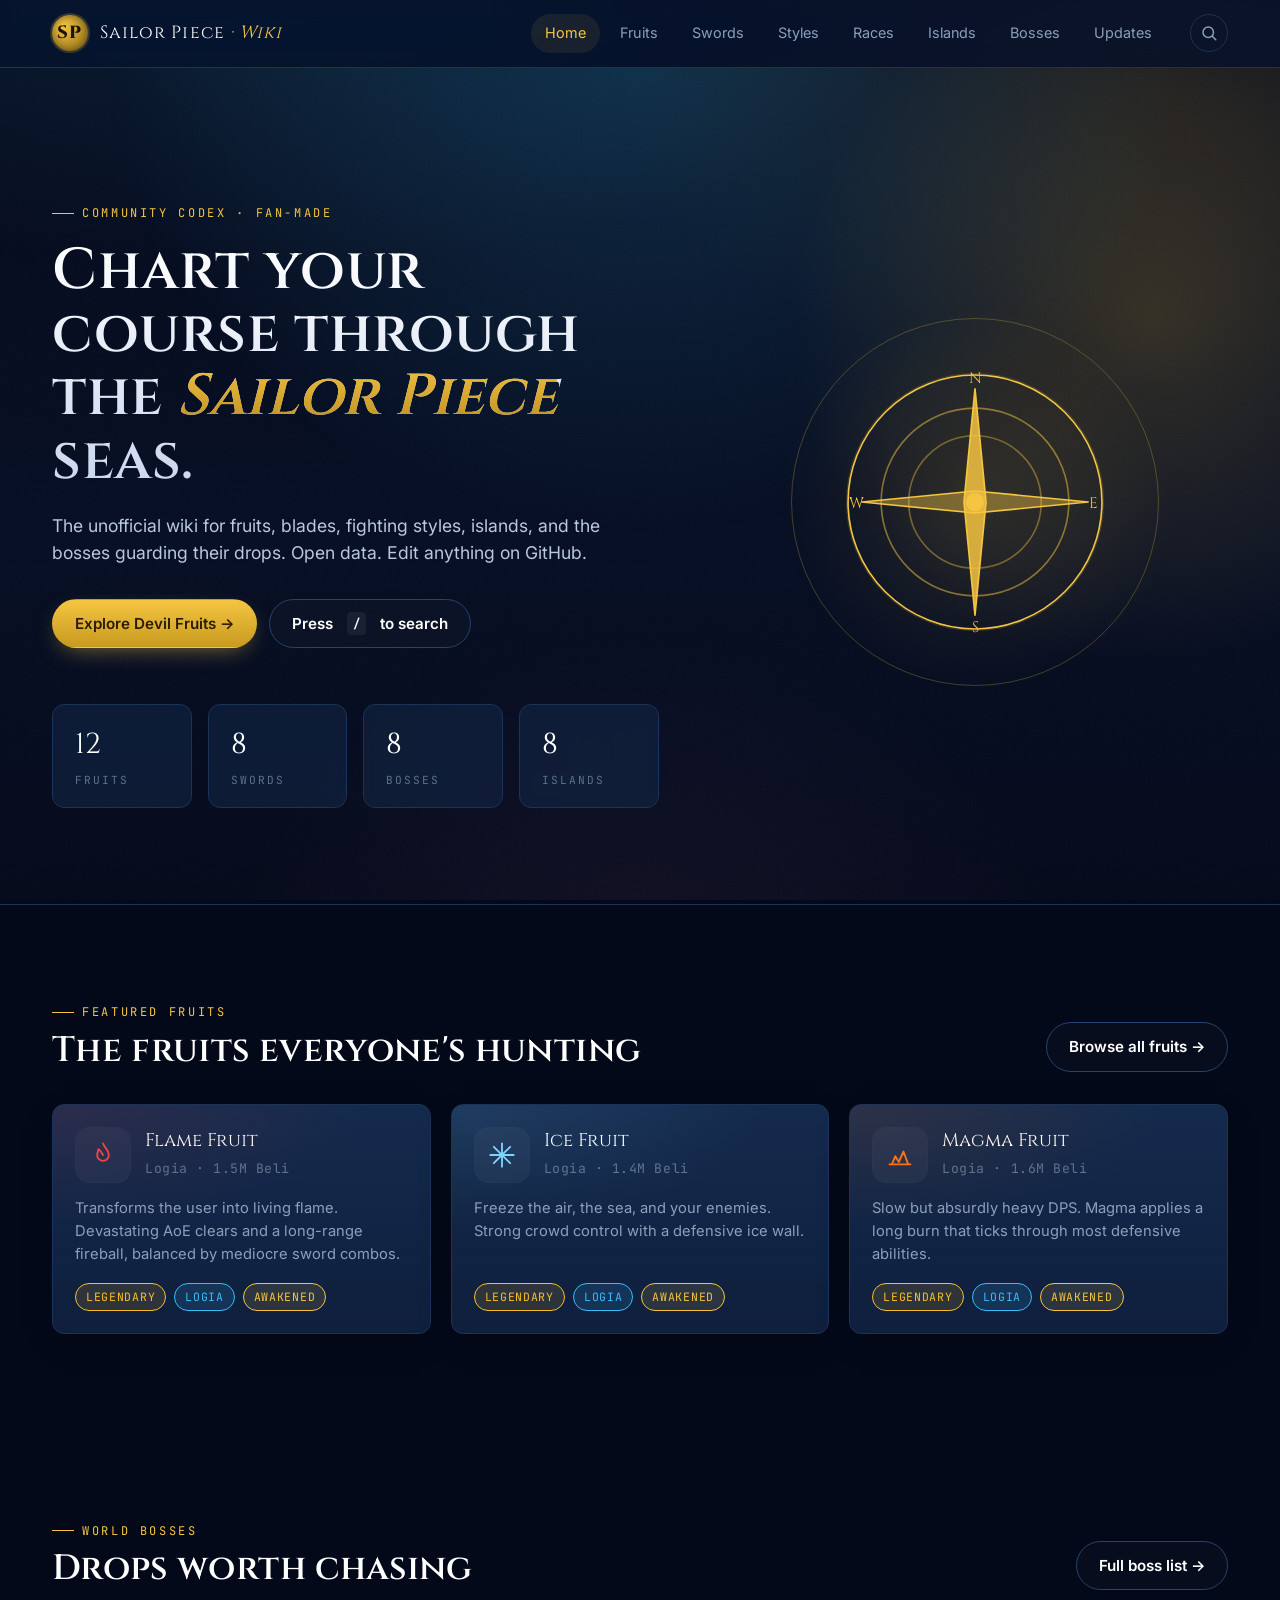
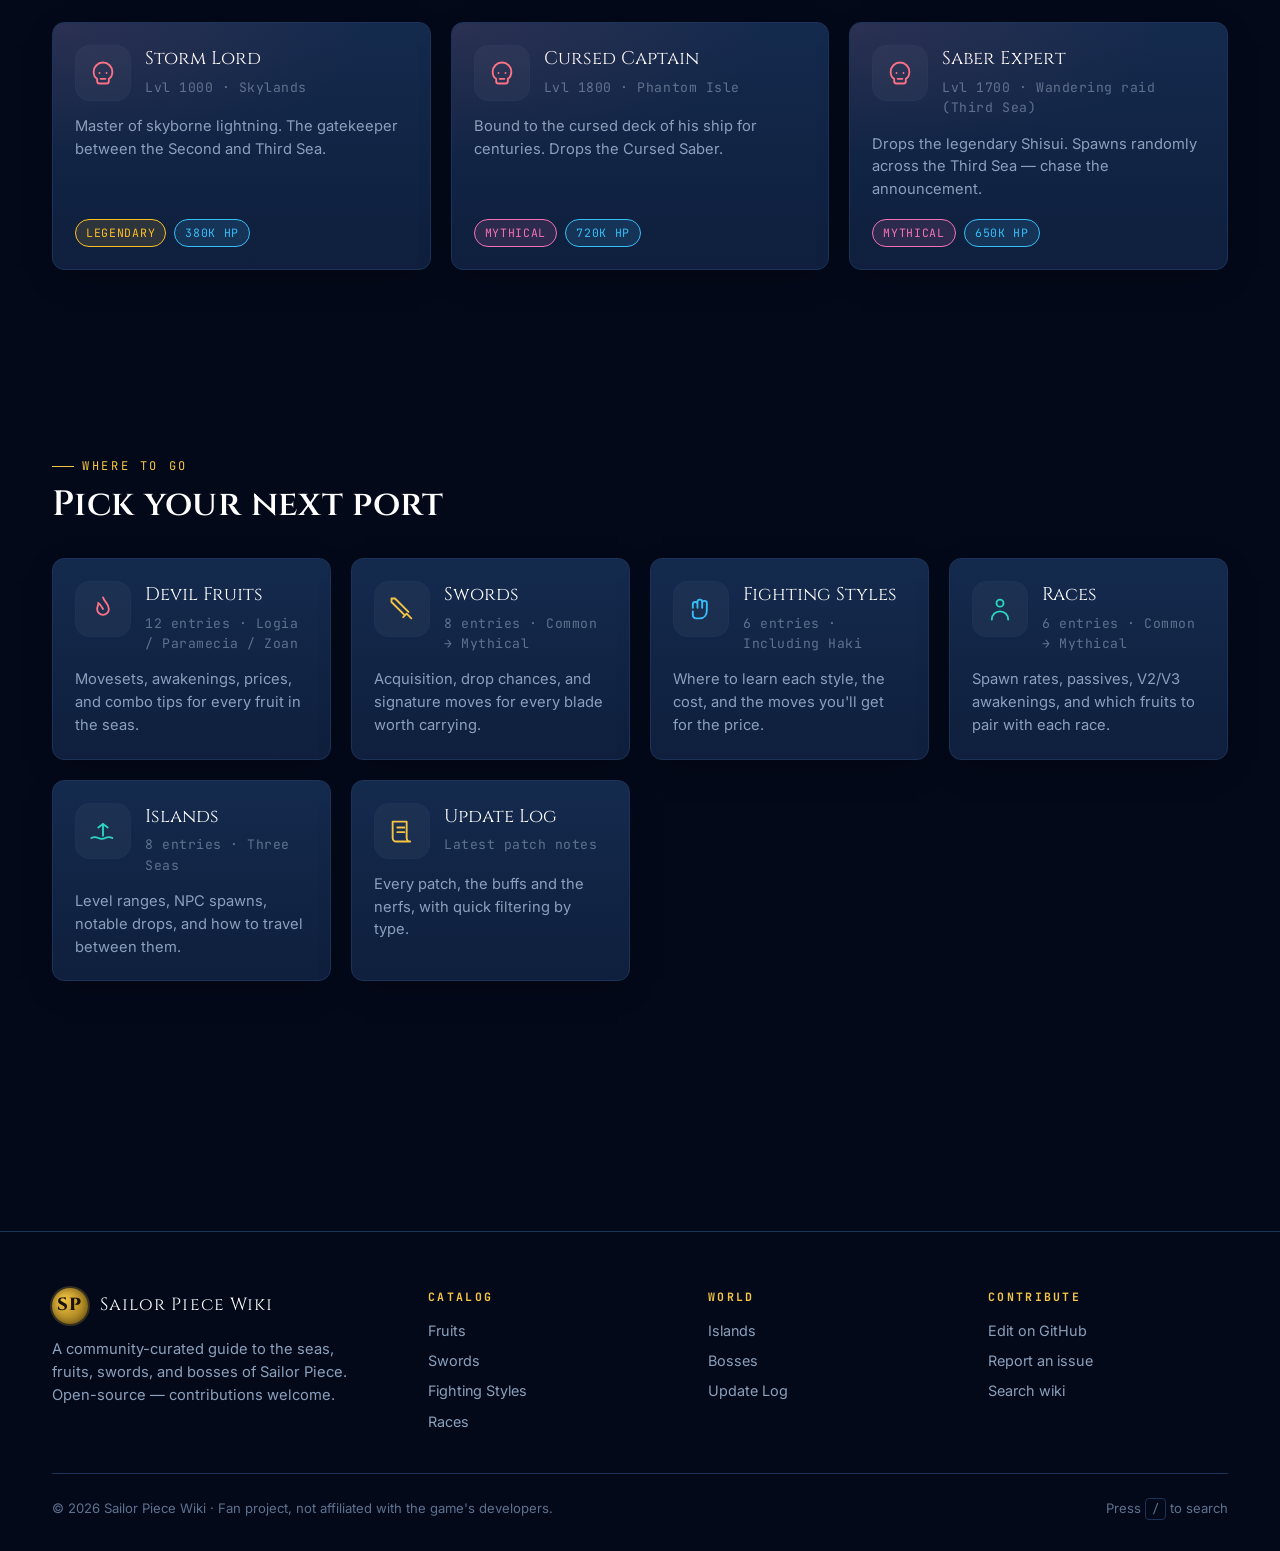
==== index.html @ ec1a1cfd "Build Sailor Piece fan wiki Static, JSON-driven fan wiki with: - Home page with hero, live stats, fe" ====
<!DOCTYPE html>
<html lang="en">
<head>
  <meta charset="UTF-8" />
  <meta name="viewport" content="width=device-width, initial-scale=1, viewport-fit=cover" />
  <title>Sailor Piece Wiki — The community guide to fruits, swords & seas</title>
  <meta name="description" content="The community-curated guide to Sailor Piece. Browse Devil Fruits, swords, fighting styles, races, islands, and bosses with interactive details and search." />
  <meta name="theme-color" content="#04091a" />
  <meta property="og:title" content="Sailor Piece Wiki" />
  <meta property="og:description" content="Community-curated guide to fruits, swords, islands and bosses of Sailor Piece." />
  <meta property="og:type" content="website" />
  <link rel="preconnect" href="https://fonts.googleapis.com" />
  <link rel="preconnect" href="https://fonts.gstatic.com" crossorigin />
  <link href="https://fonts.googleapis.com/css2?family=Cinzel:wght@500;600;700&family=Inter:wght@400;500;600;700&family=JetBrains+Mono:wght@400;600&display=swap" rel="stylesheet" />
  <link rel="stylesheet" href="assets/css/styles.css" />
  <link rel="icon" href="data:image/svg+xml;utf8,<svg xmlns='http://www.w3.org/2000/svg' viewBox='0 0 64 64'><circle cx='32' cy='32' r='28' fill='%23f5c542'/><text x='50%25' y='56%25' text-anchor='middle' font-family='Georgia' font-weight='700' font-size='28' fill='%231a1206'>SP</text></svg>" />
</head>
<body data-page="home">

  <main>
    <section class="hero">
      <div class="container hero-inner">
        <div>
          <span class="eyebrow">Community Codex · Fan-made</span>
          <h1>Chart your course through the <span class="accent">Sailor Piece</span> seas.</h1>
          <p class="lead">The unofficial wiki for fruits, blades, fighting styles, islands, and the bosses guarding their drops. Open data. Edit anything on GitHub.</p>
          <div class="hero-cta">
            <a href="fruits.html" class="btn btn-primary">Explore Devil Fruits →</a>
            <button class="btn btn-ghost" id="hero-search">Press <kbd style="font-family:var(--font-mono);padding:2px 6px;border-radius:4px;background:rgba(255,255,255,0.06);font-size:0.78rem;margin:0 4px">/</kbd> to search</button>
          </div>
          <div class="stats">
            <div class="stat"><div class="num" id="stat-fruits">—</div><div class="label">Fruits</div></div>
            <div class="stat"><div class="num" id="stat-swords">—</div><div class="label">Swords</div></div>
            <div class="stat"><div class="num" id="stat-bosses">—</div><div class="label">Bosses</div></div>
            <div class="stat"><div class="num" id="stat-islands">—</div><div class="label">Islands</div></div>
          </div>
        </div>
        <div class="hero-art">
          <div class="compass">
            <svg viewBox="0 0 200 200" fill="none" stroke="currentColor" stroke-width="1.2" stroke-linecap="round" stroke-linejoin="round">
              <circle cx="100" cy="100" r="92"/>
              <circle cx="100" cy="100" r="68" stroke-opacity="0.5"/>
              <circle cx="100" cy="100" r="48" stroke-opacity="0.4"/>
              <circle cx="100" cy="100" r="6" fill="currentColor"/>
              <path d="M100 18 L108 100 L100 182 L92 100 Z" fill="currentColor" fill-opacity="0.85"/>
              <path d="M18 100 L100 108 L182 100 L100 92 Z" fill="currentColor" fill-opacity="0.4"/>
              <text x="100" y="14" text-anchor="middle" font-family="Cinzel" font-size="11" fill="currentColor" stroke="none">N</text>
              <text x="100" y="194" text-anchor="middle" font-family="Cinzel" font-size="11" fill="currentColor" stroke="none">S</text>
              <text x="14" y="104" text-anchor="middle" font-family="Cinzel" font-size="11" fill="currentColor" stroke="none">W</text>
              <text x="186" y="104" text-anchor="middle" font-family="Cinzel" font-size="11" fill="currentColor" stroke="none">E</text>
            </svg>
          </div>
        </div>
      </div>
    </section>

    <section class="section">
      <div class="container">
        <div class="section-head">
          <div>
            <span class="eyebrow">Featured Fruits</span>
            <h2>The fruits everyone's hunting</h2>
          </div>
          <a href="fruits.html" class="btn btn-ghost">Browse all fruits →</a>
        </div>
        <div class="grid grid-3" id="home-fruits"></div>
      </div>
    </section>

    <section class="section">
      <div class="container">
        <div class="section-head">
          <div>
            <span class="eyebrow">World Bosses</span>
            <h2>Drops worth chasing</h2>
          </div>
          <a href="bosses.html" class="btn btn-ghost">Full boss list →</a>
        </div>
        <div class="grid grid-3" id="home-bosses"></div>
      </div>
    </section>

    <section class="section">
      <div class="container">
        <div class="section-head">
          <div>
            <span class="eyebrow">Where to go</span>
            <h2>Pick your next port</h2>
          </div>
        </div>
        <div class="grid">
          <a class="card" href="fruits.html"><div class="card-head"><div class="card-icon" style="color:var(--coral)"><svg viewBox="0 0 24 24" fill="none" stroke="currentColor" stroke-width="1.6" stroke-linecap="round"><path d="M12 2c1 4 5 5 5 10a5 5 0 0 1-10 0c0-2 1-3 1-5 0 0 2 1 4 5"/></svg></div><div class="card-head-text"><div class="card-title">Devil Fruits</div><div class="card-sub">12 entries · Logia / Paramecia / Zoan</div></div></div><p class="card-desc">Movesets, awakenings, prices, and combo tips for every fruit in the seas.</p></a>
          <a class="card" href="swords.html"><div class="card-head"><div class="card-icon"><svg viewBox="0 0 24 24" fill="none" stroke="currentColor" stroke-width="1.6" stroke-linecap="round" stroke-linejoin="round"><path d="M14.5 17.5 3 6V3h3l11.5 11.5M13 19l3-3M16 16l4 4"/></svg></div><div class="card-head-text"><div class="card-title">Swords</div><div class="card-sub">8 entries · Common → Mythical</div></div></div><p class="card-desc">Acquisition, drop chances, and signature moves for every blade worth carrying.</p></a>
          <a class="card" href="styles.html"><div class="card-head"><div class="card-icon" style="color:var(--cyan)"><svg viewBox="0 0 24 24" fill="none" stroke="currentColor" stroke-width="1.6" stroke-linecap="round" stroke-linejoin="round"><path d="M5 11V8a2 2 0 0 1 4 0v3M9 11V6a2 2 0 0 1 4 0v5M13 11V7a2 2 0 0 1 4 0v6c0 4-2 7-6 7H8c-2 0-3-1-3-3v-3"/></svg></div><div class="card-head-text"><div class="card-title">Fighting Styles</div><div class="card-sub">6 entries · Including Haki</div></div></div><p class="card-desc">Where to learn each style, the cost, and the moves you'll get for the price.</p></a>
          <a class="card" href="races.html"><div class="card-head"><div class="card-icon" style="color:var(--teal)"><svg viewBox="0 0 24 24" fill="none" stroke="currentColor" stroke-width="1.6" stroke-linecap="round"><circle cx="12" cy="7" r="3"/><path d="M5 21c0-4 3-7 7-7s7 3 7 7"/></svg></div><div class="card-head-text"><div class="card-title">Races</div><div class="card-sub">6 entries · Common → Mythical</div></div></div><p class="card-desc">Spawn rates, passives, V2/V3 awakenings, and which fruits to pair with each race.</p></a>
          <a class="card" href="locations.html"><div class="card-head"><div class="card-icon" style="color:var(--teal)"><svg viewBox="0 0 24 24" fill="none" stroke="currentColor" stroke-width="1.6" stroke-linecap="round" stroke-linejoin="round"><path d="M2 18c2-1 4-1 6 0s4 1 6 0 4-1 6 0M12 16V6M12 6l4 3M12 6l-4 3"/></svg></div><div class="card-head-text"><div class="card-title">Islands</div><div class="card-sub">8 entries · Three Seas</div></div></div><p class="card-desc">Level ranges, NPC spawns, notable drops, and how to travel between them.</p></a>
          <a class="card" href="updates.html"><div class="card-head"><div class="card-icon"><svg viewBox="0 0 24 24" fill="none" stroke="currentColor" stroke-width="1.6" stroke-linecap="round" stroke-linejoin="round"><path d="M4 4h12v14a3 3 0 0 0 3 3H7a3 3 0 0 1-3-3V4z"/><path d="M8 9h6M8 13h6"/></svg></div><div class="card-head-text"><div class="card-title">Update Log</div><div class="card-sub">Latest patch notes</div></div></div><p class="card-desc">Every patch, the buffs and the nerfs, with quick filtering by type.</p></a>
        </div>
      </div>
    </section>
  </main>

  <script type="module">
    import { renderHomeFeatured } from './assets/js/data.js';
    document.addEventListener('DOMContentLoaded', () => {
      renderHomeFeatured();
      document.getElementById('hero-search')?.addEventListener('click', () => {
        document.getElementById('search-btn')?.click();
      });
    });
  </script>
</body>
</html>
---- assets/css/styles.css ----
/* =========================================================
   Sailor Piece Wiki — Design System
   ========================================================= */

:root {
  /* Colors */
  --bg-deep: #04091a;
  --bg-base: #08132a;
  --bg-elevated: #0f1f3d;
  --bg-card: #142a4d;
  --bg-card-hover: #1b3760;
  --border: #25446e;
  --border-soft: #1b3358;

  --text: #e7eef7;
  --text-muted: #8aa0bb;
  --text-dim: #5d728e;

  --gold: #f5c542;
  --gold-soft: #d4af37;
  --gold-deep: #8a6a14;
  --cyan: #38bdf8;
  --coral: #fb7185;
  --teal: #2dd4bf;

  /* Rarity */
  --r-common: #9ca3af;
  --r-uncommon: #34d399;
  --r-rare: #60a5fa;
  --r-legendary: #fbbf24;
  --r-mythical: #f472b6;
  --r-event: #c084fc;

  /* Spacing */
  --radius: 12px;
  --radius-sm: 8px;
  --radius-lg: 20px;
  --shadow-card: 0 10px 30px -12px rgba(0, 0, 0, 0.55);
  --shadow-glow: 0 0 0 1px rgba(245, 197, 66, 0.15), 0 18px 40px -16px rgba(245, 197, 66, 0.25);

  --max-w: 1240px;
  --header-h: 68px;

  --font-display: 'Cinzel', 'Times New Roman', serif;
  --font-body: 'Inter', system-ui, -apple-system, Segoe UI, Roboto, sans-serif;
  --font-mono: 'JetBrains Mono', ui-monospace, SFMono-Regular, Menlo, monospace;
}

/* Reset */
*,
*::before,
*::after { box-sizing: border-box; }
* { margin: 0; padding: 0; }
html, body { height: 100%; }
body {
  font-family: var(--font-body);
  color: var(--text);
  background: var(--bg-deep);
  line-height: 1.55;
  -webkit-font-smoothing: antialiased;
  text-rendering: optimizeLegibility;
  overflow-x: hidden;
}
img, svg { display: block; max-width: 100%; }
button { font: inherit; color: inherit; background: none; border: 0; cursor: pointer; }
a { color: inherit; text-decoration: none; }
input, select, textarea { font: inherit; color: inherit; }

/* Background atmosphere */
body::before {
  content: "";
  position: fixed;
  inset: 0;
  z-index: -2;
  background:
    radial-gradient(1200px 600px at 20% -10%, rgba(56, 189, 248, 0.12), transparent 60%),
    radial-gradient(900px 500px at 90% 10%, rgba(245, 197, 66, 0.08), transparent 60%),
    radial-gradient(700px 600px at 50% 110%, rgba(244, 114, 182, 0.06), transparent 60%),
    linear-gradient(180deg, #04091a 0%, #050d22 60%, #04091a 100%);
}
body::after {
  content: "";
  position: fixed;
  inset: 0;
  z-index: -1;
  pointer-events: none;
  background-image: url("data:image/svg+xml;utf8,<svg xmlns='http://www.w3.org/2000/svg' width='200' height='200'><filter id='n'><feTurbulence type='fractalNoise' baseFrequency='0.9' numOctaves='2' stitchTiles='stitch'/><feColorMatrix values='0 0 0 0 1  0 0 0 0 1  0 0 0 0 1  0 0 0 0.05 0'/></filter><rect width='100%' height='100%' filter='url(%23n)'/></svg>");
  opacity: 0.6;
}

/* Typography */
h1, h2, h3, h4 {
  font-family: var(--font-display);
  font-weight: 600;
  letter-spacing: 0.01em;
  color: #fff;
}
h1 { font-size: clamp(2.2rem, 5vw, 3.6rem); line-height: 1.1; }
h2 { font-size: clamp(1.6rem, 3vw, 2.2rem); line-height: 1.2; }
h3 { font-size: 1.25rem; line-height: 1.3; }
p { color: var(--text-muted); }

.eyebrow {
  font-family: var(--font-mono);
  font-size: 0.75rem;
  letter-spacing: 0.22em;
  text-transform: uppercase;
  color: var(--gold);
  display: inline-flex;
  align-items: center;
  gap: 8px;
}
.eyebrow::before {
  content: "";
  width: 22px;
  height: 1px;
  background: var(--gold);
}

/* Layout */
.container {
  max-width: var(--max-w);
  margin: 0 auto;
  padding: 0 clamp(16px, 4vw, 32px);
}
main { min-height: calc(100vh - var(--header-h) - 220px); padding-bottom: 96px; }
.section { padding: clamp(48px, 7vw, 96px) 0; }

/* Header */
.site-header {
  position: sticky;
  top: 0;
  z-index: 50;
  height: var(--header-h);
  display: flex;
  align-items: center;
  background: rgba(8, 19, 42, 0.72);
  backdrop-filter: saturate(160%) blur(12px);
  -webkit-backdrop-filter: saturate(160%) blur(12px);
  border-bottom: 1px solid var(--border-soft);
}
.site-header .container {
  display: flex;
  align-items: center;
  gap: 24px;
  width: 100%;
}
.brand {
  display: flex;
  align-items: center;
  gap: 12px;
  font-family: var(--font-display);
  font-size: 1.1rem;
  letter-spacing: 0.06em;
  color: #fff;
  white-space: nowrap;
}
.brand-mark {
  width: 36px;
  height: 36px;
  display: grid;
  place-items: center;
  border-radius: 50%;
  background: radial-gradient(circle at 30% 30%, var(--gold) 0%, var(--gold-deep) 100%);
  box-shadow: 0 0 0 2px rgba(245, 197, 66, 0.2), inset 0 0 8px rgba(0,0,0,0.4);
  color: #1a1206;
  font-weight: 800;
}
.nav {
  display: flex;
  align-items: center;
  gap: 6px;
  margin-left: auto;
}
.nav a {
  padding: 8px 14px;
  border-radius: 999px;
  font-size: 0.9rem;
  color: var(--text-muted);
  transition: color 0.15s, background 0.15s;
}
.nav a:hover { color: #fff; background: rgba(255,255,255,0.04); }
.nav a.active {
  color: var(--gold);
  background: rgba(245, 197, 66, 0.08);
}
.header-actions { display: flex; align-items: center; gap: 8px; }
.icon-btn {
  width: 38px; height: 38px;
  display: grid; place-items: center;
  border-radius: 999px;
  color: var(--text-muted);
  border: 1px solid var(--border-soft);
  transition: color 0.15s, border-color 0.15s, background 0.15s;
}
.icon-btn:hover { color: var(--gold); border-color: var(--border); background: rgba(255,255,255,0.03); }
.icon-btn svg { width: 18px; height: 18px; }
.menu-btn { display: none; }

/* Hero */
.hero {
  position: relative;
  padding: clamp(64px, 10vw, 140px) 0 clamp(48px, 8vw, 96px);
  overflow: hidden;
  border-bottom: 1px solid var(--border-soft);
}
.hero::before {
  content: "";
  position: absolute;
  inset: -1px 0 0 0;
  background:
    radial-gradient(60% 80% at 50% 0%, rgba(56, 189, 248, 0.18), transparent 70%),
    radial-gradient(40% 60% at 90% 30%, rgba(245, 197, 66, 0.18), transparent 70%);
  pointer-events: none;
}
.hero-inner {
  display: grid;
  grid-template-columns: 1.2fr 1fr;
  gap: 64px;
  align-items: center;
  position: relative;
}
.hero h1 {
  margin-top: 16px;
  background: linear-gradient(180deg, #ffffff 0%, #c8d6ee 100%);
  -webkit-background-clip: text;
  background-clip: text;
  -webkit-text-fill-color: transparent;
}
.hero h1 .accent {
  background: linear-gradient(180deg, var(--gold) 0%, #b8881e 100%);
  -webkit-background-clip: text;
  background-clip: text;
  -webkit-text-fill-color: transparent;
  font-style: italic;
}
.hero p.lead {
  margin-top: 20px;
  font-size: 1.1rem;
  max-width: 56ch;
  color: #b8c8df;
}
.hero-cta { margin-top: 32px; display: flex; gap: 12px; flex-wrap: wrap; }
.btn {
  display: inline-flex;
  align-items: center;
  gap: 10px;
  padding: 12px 22px;
  border-radius: 999px;
  font-weight: 600;
  font-size: 0.95rem;
  border: 1px solid transparent;
  transition: transform 0.12s, background 0.15s, border-color 0.15s, color 0.15s;
  white-space: nowrap;
}
.btn:hover { transform: translateY(-1px); }
.btn-primary {
  background: linear-gradient(180deg, var(--gold) 0%, #c89a1e 100%);
  color: #2a1d05;
  box-shadow: 0 8px 24px -10px rgba(245, 197, 66, 0.6);
}
.btn-primary:hover { background: linear-gradient(180deg, #ffd75a 0%, var(--gold) 100%); }
.btn-ghost { color: #fff; border-color: var(--border); background: rgba(255,255,255,0.02); }
.btn-ghost:hover { border-color: var(--gold); color: var(--gold); }

/* Hero compass art */
.hero-art {
  position: relative;
  aspect-ratio: 1 / 1;
  display: grid;
  place-items: center;
}
.compass {
  width: 100%;
  max-width: 460px;
  aspect-ratio: 1;
  border-radius: 50%;
  background: radial-gradient(circle at 50% 50%, rgba(245,197,66,0.12) 0%, transparent 60%);
  display: grid;
  place-items: center;
  position: relative;
  animation: float 8s ease-in-out infinite;
}
.compass::before, .compass::after {
  content: "";
  position: absolute;
  inset: 10%;
  border: 1px solid rgba(245,197,66,0.25);
  border-radius: 50%;
}
.compass::after { inset: 22%; border-color: rgba(245,197,66,0.18); }
.compass svg { width: 60%; height: 60%; color: var(--gold); animation: spin 60s linear infinite; }
@keyframes spin { to { transform: rotate(360deg); } }
@keyframes float { 0%,100% { transform: translateY(0); } 50% { transform: translateY(-10px); } }

/* Stats strip */
.stats {
  display: grid;
  grid-template-columns: repeat(4, 1fr);
  gap: 16px;
  margin-top: clamp(32px, 5vw, 56px);
}
.stat {
  padding: 18px 22px;
  background: rgba(20, 42, 77, 0.5);
  border: 1px solid var(--border-soft);
  border-radius: var(--radius);
  backdrop-filter: blur(6px);
}
.stat .num {
  font-family: var(--font-display);
  font-size: 1.8rem;
  color: #fff;
}
.stat .label {
  font-family: var(--font-mono);
  font-size: 0.7rem;
  letter-spacing: 0.18em;
  text-transform: uppercase;
  color: var(--text-dim);
  margin-top: 4px;
}

/* Section heads */
.section-head {
  display: flex;
  align-items: end;
  justify-content: space-between;
  gap: 24px;
  margin-bottom: 32px;
  flex-wrap: wrap;
}
.section-head h2 { margin-top: 8px; }
.section-head p { max-width: 60ch; }

/* Card grid */
.grid {
  display: grid;
  grid-template-columns: repeat(auto-fill, minmax(260px, 1fr));
  gap: 20px;
}
.grid-3 { grid-template-columns: repeat(auto-fill, minmax(320px, 1fr)); }

/* Card */
.card {
  position: relative;
  display: flex;
  flex-direction: column;
  gap: 14px;
  padding: 22px;
  background: linear-gradient(180deg, var(--bg-card) 0%, var(--bg-elevated) 100%);
  border: 1px solid var(--border-soft);
  border-radius: var(--radius);
  text-align: left;
  cursor: pointer;
  transition: transform 0.18s ease, border-color 0.18s, box-shadow 0.18s;
  box-shadow: var(--shadow-card);
  overflow: hidden;
  width: 100%;
}
.card::before {
  content: "";
  position: absolute;
  inset: 0;
  background: radial-gradient(140% 90% at 0% 0%, var(--card-glow, transparent), transparent 60%);
  opacity: 0.55;
  pointer-events: none;
}
.card:hover {
  transform: translateY(-3px);
  border-color: var(--border);
  box-shadow: 0 18px 40px -16px rgba(0,0,0,0.6), 0 0 0 1px rgba(245,197,66,0.18);
}
.card-icon {
  width: 56px;
  height: 56px;
  border-radius: 14px;
  display: grid;
  place-items: center;
  background: rgba(255,255,255,0.04);
  border: 1px solid var(--border-soft);
  color: var(--card-color, var(--gold));
  flex-shrink: 0;
}
.card-icon svg { width: 28px; height: 28px; }
.card-head { display: flex; gap: 14px; align-items: flex-start; }
.card-head-text { display: flex; flex-direction: column; gap: 4px; min-width: 0; }
.card-title { font-family: var(--font-display); font-size: 1.15rem; color: #fff; }
.card-sub { font-size: 0.82rem; color: var(--text-dim); font-family: var(--font-mono); letter-spacing: 0.04em; }
.card-desc { font-size: 0.92rem; color: var(--text-muted); display: -webkit-box; -webkit-line-clamp: 3; -webkit-box-orient: vertical; overflow: hidden; }
.card-foot { display: flex; gap: 8px; flex-wrap: wrap; margin-top: auto; padding-top: 4px; }

/* Badges */
.badge {
  display: inline-flex;
  align-items: center;
  gap: 6px;
  padding: 4px 10px;
  border-radius: 999px;
  font-size: 0.72rem;
  font-family: var(--font-mono);
  letter-spacing: 0.06em;
  text-transform: uppercase;
  border: 1px solid currentColor;
  background: color-mix(in srgb, currentColor 12%, transparent);
}
.badge-rarity[data-rarity="Common"]    { color: var(--r-common); }
.badge-rarity[data-rarity="Uncommon"]  { color: var(--r-uncommon); }
.badge-rarity[data-rarity="Rare"]      { color: var(--r-rare); }
.badge-rarity[data-rarity="Legendary"] { color: var(--r-legendary); }
.badge-rarity[data-rarity="Mythical"]  { color: var(--r-mythical); }
.badge-rarity[data-rarity="Event"]     { color: var(--r-event); }
.badge-type { color: var(--cyan); }
.badge-tier { color: var(--gold); }

/* Filters */
.filters {
  display: flex;
  gap: 12px;
  flex-wrap: wrap;
  align-items: center;
  margin-bottom: 24px;
}
.search-input {
  flex: 1;
  min-width: 220px;
  position: relative;
}
.search-input input {
  width: 100%;
  padding: 12px 16px 12px 42px;
  background: rgba(20, 42, 77, 0.5);
  border: 1px solid var(--border-soft);
  border-radius: 999px;
  color: var(--text);
  outline: none;
  transition: border-color 0.15s, background 0.15s;
}
.search-input input:focus { border-color: var(--gold); background: rgba(20, 42, 77, 0.8); }
.search-input svg { position: absolute; left: 16px; top: 50%; transform: translateY(-50%); width: 16px; height: 16px; color: var(--text-dim); }

.chips { display: flex; gap: 8px; flex-wrap: wrap; }
.chip {
  padding: 8px 14px;
  border-radius: 999px;
  font-size: 0.82rem;
  background: rgba(20, 42, 77, 0.5);
  border: 1px solid var(--border-soft);
  color: var(--text-muted);
  transition: all 0.15s;
}
.chip:hover { color: #fff; border-color: var(--border); }
.chip.active {
  background: rgba(245, 197, 66, 0.12);
  border-color: var(--gold);
  color: var(--gold);
}

/* Empty state */
.empty {
  text-align: center;
  padding: 64px 24px;
  color: var(--text-dim);
  border: 1px dashed var(--border-soft);
  border-radius: var(--radius);
}

/* Modal */
.modal-backdrop {
  position: fixed;
  inset: 0;
  background: rgba(2, 6, 18, 0.78);
  backdrop-filter: blur(10px);
  display: none;
  z-index: 100;
  padding: 24px;
  align-items: flex-start;
  justify-content: center;
  overflow-y: auto;
  animation: fadeIn 0.2s ease;
}
.modal-backdrop.open { display: flex; }
.modal {
  width: 100%;
  max-width: 720px;
  margin: 4vh 0;
  background: linear-gradient(180deg, var(--bg-elevated) 0%, var(--bg-base) 100%);
  border: 1px solid var(--border);
  border-radius: var(--radius-lg);
  box-shadow: 0 30px 80px -20px rgba(0,0,0,0.7);
  overflow: hidden;
  animation: pop 0.22s ease;
}
.modal-head {
  position: relative;
  padding: 32px;
  border-bottom: 1px solid var(--border-soft);
  background:
    radial-gradient(90% 100% at 0% 0%, var(--modal-glow, rgba(245,197,66,0.18)), transparent 60%);
}
.modal-close {
  position: absolute;
  top: 18px;
  right: 18px;
  width: 36px;
  height: 36px;
  border-radius: 50%;
  display: grid;
  place-items: center;
  color: var(--text-muted);
  background: rgba(0,0,0,0.3);
  transition: color 0.15s, background 0.15s;
}
.modal-close:hover { color: #fff; background: rgba(0,0,0,0.5); }
.modal-head .icon-lg {
  width: 64px; height: 64px;
  border-radius: 16px;
  display: grid;
  place-items: center;
  background: rgba(255,255,255,0.05);
  border: 1px solid var(--border);
  color: var(--card-color, var(--gold));
  margin-bottom: 16px;
}
.modal-head .icon-lg svg { width: 32px; height: 32px; }
.modal-head h2 { margin-bottom: 6px; }
.modal-meta { display: flex; gap: 8px; flex-wrap: wrap; margin-top: 12px; }
.modal-body { padding: 28px 32px 32px; display: flex; flex-direction: column; gap: 22px; }
.modal-section h4 {
  font-family: var(--font-mono);
  font-size: 0.72rem;
  letter-spacing: 0.18em;
  text-transform: uppercase;
  color: var(--gold);
  margin-bottom: 10px;
}
.kv { display: grid; grid-template-columns: 130px 1fr; gap: 10px 16px; }
.kv dt { color: var(--text-dim); font-size: 0.85rem; }
.kv dd { color: var(--text); font-size: 0.92rem; }

.move-list { display: flex; flex-direction: column; gap: 10px; }
.move {
  display: grid;
  grid-template-columns: 38px 1fr auto;
  gap: 12px;
  align-items: center;
  padding: 12px 14px;
  background: rgba(255,255,255,0.025);
  border: 1px solid var(--border-soft);
  border-radius: var(--radius-sm);
}
.move-key {
  width: 30px; height: 30px;
  display: grid; place-items: center;
  border-radius: 6px;
  background: rgba(245,197,66,0.12);
  color: var(--gold);
  font-family: var(--font-mono);
  font-weight: 700;
  font-size: 0.85rem;
  border: 1px solid rgba(245,197,66,0.3);
}
.move-info .name { color: #fff; font-weight: 600; font-size: 0.95rem; }
.move-info .desc { color: var(--text-muted); font-size: 0.85rem; margin-top: 2px; }
.move-cd { font-family: var(--font-mono); font-size: 0.75rem; color: var(--text-dim); white-space: nowrap; }

@keyframes fadeIn { from { opacity: 0; } to { opacity: 1; } }
@keyframes pop { from { transform: scale(0.96); opacity: 0; } to { transform: scale(1); opacity: 1; } }

/* Search overlay */
.search-overlay {
  position: fixed;
  inset: 0;
  display: none;
  z-index: 110;
  background: rgba(2, 6, 18, 0.85);
  backdrop-filter: blur(8px);
  padding: 12vh 24px 24px;
  justify-content: center;
  animation: fadeIn 0.15s ease;
}
.search-overlay.open { display: flex; }
.search-panel {
  width: 100%;
  max-width: 640px;
  background: var(--bg-elevated);
  border: 1px solid var(--border);
  border-radius: var(--radius-lg);
  overflow: hidden;
  height: fit-content;
  max-height: 70vh;
  display: flex;
  flex-direction: column;
  box-shadow: 0 30px 80px -20px rgba(0,0,0,0.7);
}
.search-panel-input {
  display: flex;
  align-items: center;
  gap: 12px;
  padding: 18px 22px;
  border-bottom: 1px solid var(--border-soft);
}
.search-panel-input svg { width: 20px; height: 20px; color: var(--gold); flex-shrink: 0; }
.search-panel-input input {
  flex: 1;
  border: 0;
  background: transparent;
  outline: none;
  font-size: 1rem;
}
.search-panel-input kbd {
  font-family: var(--font-mono);
  font-size: 0.7rem;
  padding: 3px 8px;
  border-radius: 6px;
  background: rgba(255,255,255,0.06);
  border: 1px solid var(--border-soft);
  color: var(--text-dim);
}
.search-results { overflow-y: auto; padding: 8px; }
.search-results .group { padding: 6px 12px; font-family: var(--font-mono); font-size: 0.7rem; letter-spacing: 0.16em; text-transform: uppercase; color: var(--text-dim); }
.search-result {
  display: flex;
  gap: 12px;
  align-items: center;
  width: 100%;
  padding: 10px 12px;
  border-radius: var(--radius-sm);
  text-align: left;
  transition: background 0.1s;
}
.search-result:hover, .search-result.focused { background: rgba(245,197,66,0.08); }
.search-result .ico { width: 34px; height: 34px; display: grid; place-items: center; border-radius: 8px; background: rgba(255,255,255,0.04); border: 1px solid var(--border-soft); color: var(--gold); flex-shrink: 0; }
.search-result .ico svg { width: 18px; height: 18px; }
.search-result .text { display: flex; flex-direction: column; min-width: 0; flex: 1; }
.search-result .text .t { color: #fff; font-size: 0.95rem; }
.search-result .text .s { color: var(--text-dim); font-size: 0.78rem; }

/* Footer */
.site-footer {
  border-top: 1px solid var(--border-soft);
  padding: 56px 0 32px;
  margin-top: 64px;
  color: var(--text-muted);
}
.footer-grid {
  display: grid;
  grid-template-columns: 1.4fr 1fr 1fr 1fr;
  gap: 40px;
  margin-bottom: 40px;
}
.footer-grid h5 {
  font-family: var(--font-mono);
  font-size: 0.72rem;
  letter-spacing: 0.2em;
  text-transform: uppercase;
  color: var(--gold);
  margin-bottom: 14px;
}
.footer-grid ul { list-style: none; display: flex; flex-direction: column; gap: 8px; font-size: 0.9rem; }
.footer-grid a:hover { color: var(--gold); }
.footer-bottom {
  padding-top: 24px;
  border-top: 1px solid var(--border-soft);
  display: flex;
  justify-content: space-between;
  flex-wrap: wrap;
  gap: 12px;
  font-size: 0.82rem;
  color: var(--text-dim);
}

/* Updates timeline */
.timeline { position: relative; padding-left: 28px; }
.timeline::before {
  content: "";
  position: absolute;
  left: 8px; top: 6px; bottom: 6px;
  width: 2px;
  background: linear-gradient(180deg, var(--gold) 0%, transparent 100%);
}
.timeline-item { position: relative; padding-bottom: 28px; }
.timeline-item::before {
  content: "";
  position: absolute;
  left: -27px; top: 8px;
  width: 14px; height: 14px;
  border-radius: 50%;
  background: var(--bg-base);
  border: 2px solid var(--gold);
  box-shadow: 0 0 0 4px rgba(245,197,66,0.1);
}
.timeline-date { font-family: var(--font-mono); font-size: 0.78rem; color: var(--gold); letter-spacing: 0.06em; }
.timeline-title { margin: 4px 0 8px; font-family: var(--font-display); color: #fff; font-size: 1.2rem; }
.timeline-tag {
  display: inline-block;
  font-family: var(--font-mono);
  font-size: 0.7rem;
  padding: 2px 8px;
  border-radius: 6px;
  background: rgba(56,189,248,0.1);
  color: var(--cyan);
  border: 1px solid rgba(56,189,248,0.25);
  margin-left: 8px;
}
.timeline-changes { margin-top: 10px; font-size: 0.92rem; }
.timeline-changes li { margin-left: 18px; margin-top: 4px; color: var(--text-muted); }

/* Responsive */
@media (max-width: 900px) {
  .hero-inner { grid-template-columns: 1fr; gap: 32px; }
  .hero-art { order: -1; max-width: 320px; margin: 0 auto; }
  .stats { grid-template-columns: repeat(2, 1fr); }
  .footer-grid { grid-template-columns: 1fr 1fr; }
  .nav { display: none; position: fixed; top: var(--header-h); left: 0; right: 0; flex-direction: column; align-items: stretch; padding: 16px; background: var(--bg-elevated); border-bottom: 1px solid var(--border-soft); gap: 4px; }
  .nav.open { display: flex; }
  .menu-btn { display: grid; }
  .kv { grid-template-columns: 1fr; gap: 4px; }
  .kv dt { color: var(--gold); font-family: var(--font-mono); font-size: 0.72rem; letter-spacing: 0.14em; text-transform: uppercase; }
}
@media (max-width: 540px) {
  .stats { grid-template-columns: 1fr 1fr; }
  .footer-grid { grid-template-columns: 1fr; gap: 28px; }
  .modal-head, .modal-body { padding: 24px; }
  .grid { grid-template-columns: 1fr; }
}

/* Reduced motion */
@media (prefers-reduced-motion: reduce) {
  *, *::before, *::after { animation: none !important; transition: none !important; }
}

/* Scrollbar */
::-webkit-scrollbar { width: 10px; height: 10px; }
::-webkit-scrollbar-track { background: var(--bg-deep); }
::-webkit-scrollbar-thumb { background: var(--border); border-radius: 999px; border: 2px solid var(--bg-deep); }
::-webkit-scrollbar-thumb:hover { background: var(--gold-deep); }

/* Selection */
::selection { background: rgba(245, 197, 66, 0.35); color: #fff; }
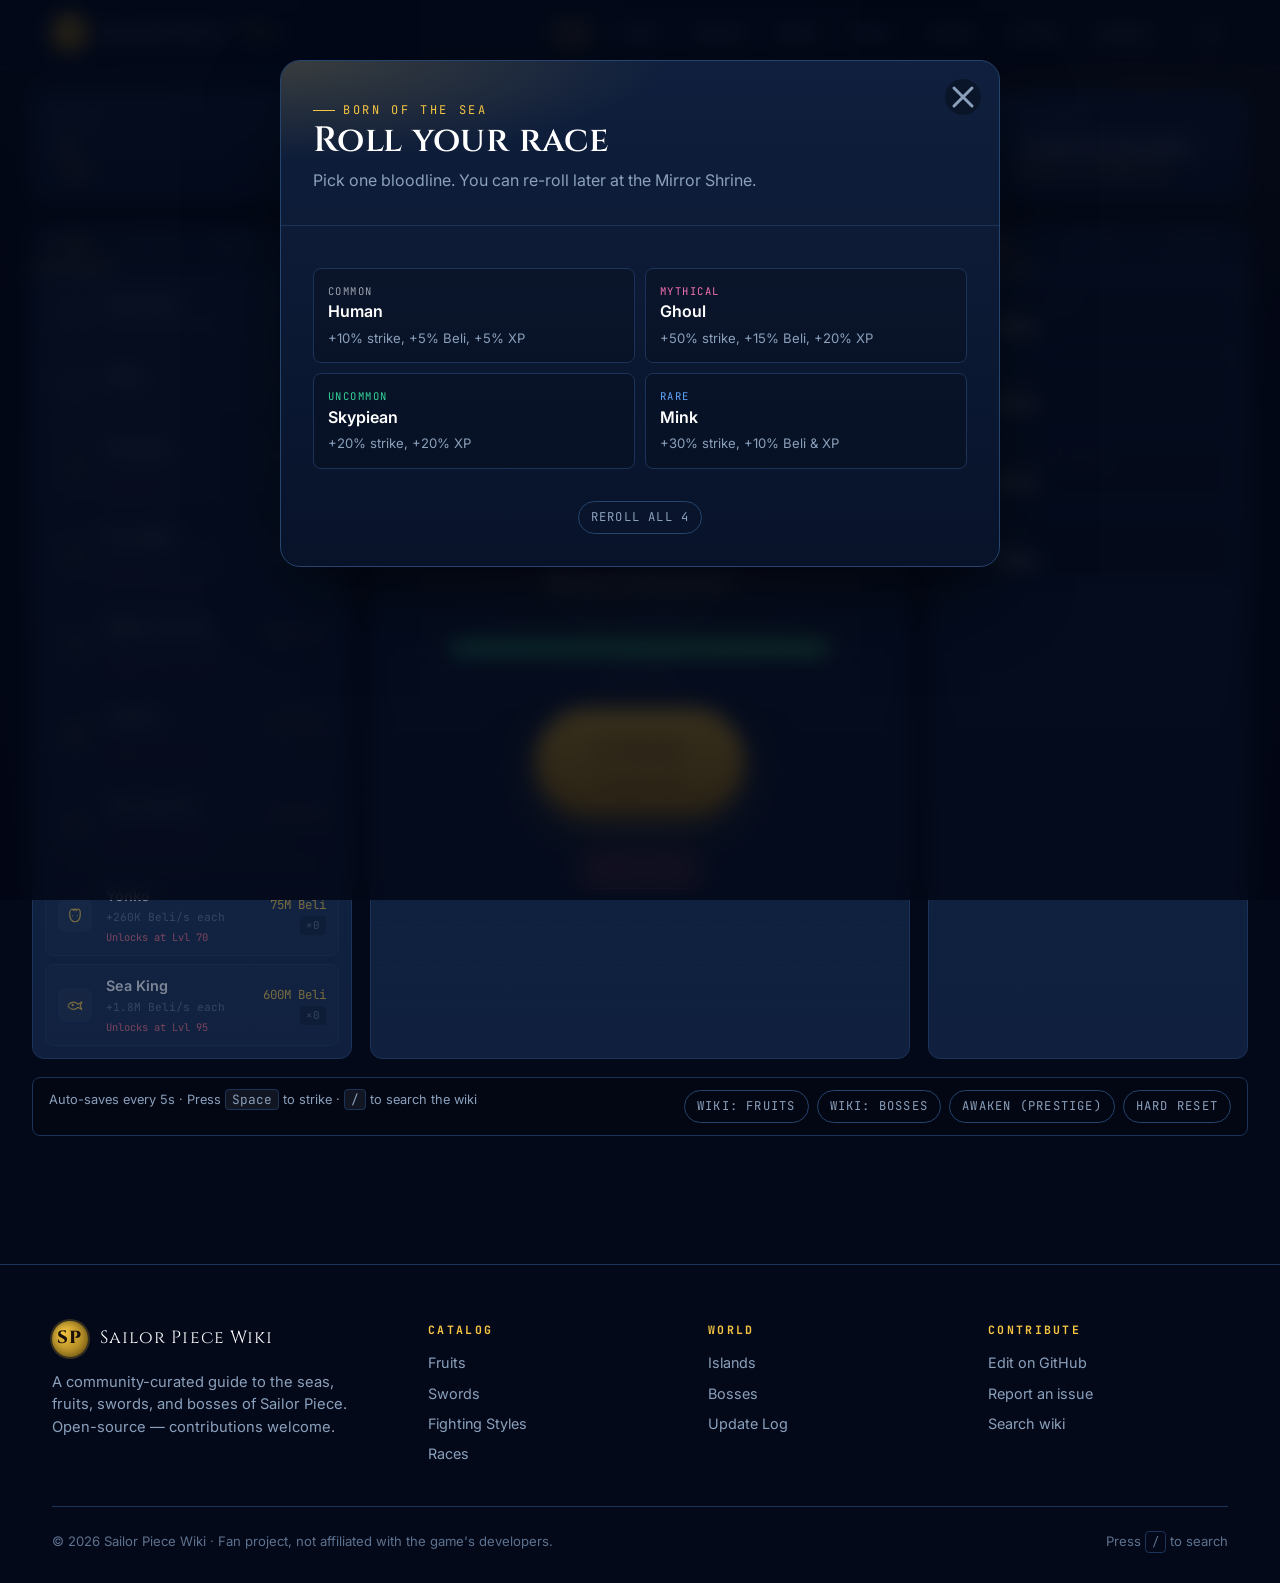
==== commit 981546ae: "Add Sailor Piece Idle game on the home page Turn index.html into a full incremental/idle game built " ====
--- a/index.html
+++ b/index.html
@@ -3,12 +3,11 @@
 <head>
   <meta charset="UTF-8" />
   <meta name="viewport" content="width=device-width, initial-scale=1, viewport-fit=cover" />
-  <title>Sailor Piece Wiki — The community guide to fruits, swords & seas</title>
-  <meta name="description" content="The community-curated guide to Sailor Piece. Browse Devil Fruits, swords, fighting styles, races, islands, and bosses with interactive details and search." />
+  <title>Sailor Piece Idle — Play & Wiki</title>
+  <meta name="description" content="An incremental fan game inspired by Sailor Piece. Collect Devil Fruits, hire crew, fight bosses, sail through three Seas." />
   <meta name="theme-color" content="#04091a" />
-  <meta property="og:title" content="Sailor Piece Wiki" />
-  <meta property="og:description" content="Community-curated guide to fruits, swords, islands and bosses of Sailor Piece." />
-  <meta property="og:type" content="website" />
+  <meta property="og:title" content="Sailor Piece Idle" />
+  <meta property="og:description" content="Idle/incremental fan game and wiki for Sailor Piece." />
   <link rel="preconnect" href="https://fonts.googleapis.com" />
   <link rel="preconnect" href="https://fonts.gstatic.com" crossorigin />
   <link href="https://fonts.googleapis.com/css2?family=Cinzel:wght@500;600;700&family=Inter:wght@400;500;600;700&family=JetBrains+Mono:wght@400;600&display=swap" rel="stylesheet" />
@@ -17,97 +16,92 @@
 </head>
 <body data-page="home">
 
-  <main>
-    <section class="hero">
-      <div class="container hero-inner">
-        <div>
-          <span class="eyebrow">Community Codex · Fan-made</span>
-          <h1>Chart your course through the <span class="accent">Sailor Piece</span> seas.</h1>
-          <p class="lead">The unofficial wiki for fruits, blades, fighting styles, islands, and the bosses guarding their drops. Open data. Edit anything on GitHub.</p>
-          <div class="hero-cta">
-            <a href="fruits.html" class="btn btn-primary">Explore Devil Fruits →</a>
-            <button class="btn btn-ghost" id="hero-search">Press <kbd style="font-family:var(--font-mono);padding:2px 6px;border-radius:4px;background:rgba(255,255,255,0.06);font-size:0.78rem;margin:0 4px">/</kbd> to search</button>
+  <main class="game">
+    <div class="container">
+
+      <!-- Resource bar -->
+      <section class="game-topbar">
+        <div class="resource beli">
+          <span class="label">Beli</span>
+          <span class="value" id="ui-beli">0</span>
+          <span class="rate" id="ui-bps">+0/s</span>
+        </div>
+        <div class="resource">
+          <span class="label">Lvl <span id="ui-level">1</span></span>
+          <div class="xp-bar"><div class="xp-fill" id="ui-xp-fill"></div></div>
+          <span class="rate" id="ui-xp">0 / 20</span>
+        </div>
+        <div class="resource">
+          <span class="label">Strike Power</span>
+          <span class="value" id="ui-power">1</span>
+          <span class="rate">per click · Space to hit</span>
+        </div>
+        <div class="resource">
+          <span class="label">Race</span>
+          <span class="value" id="ui-race">—</span>
+          <button class="link-btn" id="reroll-race">reroll</button>
+        </div>
+        <div class="resource">
+          <span class="label">Sailing</span>
+          <span class="value" id="ui-island">—</span>
+          <span class="rate">change in Islands tab</span>
+        </div>
+      </section>
+
+      <!-- Game board -->
+      <section class="game-board">
+
+        <!-- LEFT: shop -->
+        <aside class="game-shop">
+          <div class="tabs" id="shop-tabs">
+            <button class="tab active" data-tab="crew">Crew</button>
+            <button class="tab" data-tab="fruits">Fruits</button>
+            <button class="tab" data-tab="swords">Swords</button>
+            <button class="tab" data-tab="styles">Styles</button>
+            <button class="tab" data-tab="islands">Islands</button>
           </div>
-          <div class="stats">
-            <div class="stat"><div class="num" id="stat-fruits">—</div><div class="label">Fruits</div></div>
-            <div class="stat"><div class="num" id="stat-swords">—</div><div class="label">Swords</div></div>
-            <div class="stat"><div class="num" id="stat-bosses">—</div><div class="label">Bosses</div></div>
-            <div class="stat"><div class="num" id="stat-islands">—</div><div class="label">Islands</div></div>
+          <div class="tab-panes" id="shop-panes">
+            <div class="tab-pane active" id="pane-crew"></div>
+            <div class="tab-pane" id="pane-fruits"></div>
+            <div class="tab-pane" id="pane-swords"></div>
+            <div class="tab-pane" id="pane-styles"></div>
+            <div class="tab-pane" id="pane-islands"></div>
           </div>
+        </aside>
+
+        <!-- CENTER: arena -->
+        <div class="game-arena" id="arena"></div>
+
+        <!-- RIGHT: info -->
+        <aside class="game-info">
+          <div class="tabs" id="info-tabs">
+            <button class="tab active" data-tab="equip">Equipped</button>
+            <button class="tab" data-tab="quests">Quests</button>
+            <button class="tab" data-tab="stats">Stats</button>
+          </div>
+          <div class="tab-panes" id="info-panes">
+            <div class="tab-pane active" id="pane-equip"></div>
+            <div class="tab-pane" id="pane-quests"></div>
+            <div class="tab-pane" id="pane-stats"></div>
+          </div>
+        </aside>
+
+      </section>
+
+      <!-- Controls -->
+      <section class="game-bottombar">
+        <span>Auto-saves every 5s · Press <kbd style="font-family:var(--font-mono);padding:1px 6px;border-radius:4px;background:rgba(255,255,255,0.06);border:1px solid var(--border-soft)">Space</kbd> to strike · <kbd style="font-family:var(--font-mono);padding:1px 6px;border-radius:4px;background:rgba(255,255,255,0.06);border:1px solid var(--border-soft)">/</kbd> to search the wiki</span>
+        <div class="actions">
+          <a class="btn-sm" href="fruits.html">Wiki: Fruits</a>
+          <a class="btn-sm" href="bosses.html">Wiki: Bosses</a>
+          <button class="btn-sm prestige" id="prestige-btn">Awaken (prestige)</button>
+          <button class="btn-sm danger" id="reset-btn">Hard reset</button>
         </div>
-        <div class="hero-art">
-          <div class="compass">
-            <svg viewBox="0 0 200 200" fill="none" stroke="currentColor" stroke-width="1.2" stroke-linecap="round" stroke-linejoin="round">
-              <circle cx="100" cy="100" r="92"/>
-              <circle cx="100" cy="100" r="68" stroke-opacity="0.5"/>
-              <circle cx="100" cy="100" r="48" stroke-opacity="0.4"/>
-              <circle cx="100" cy="100" r="6" fill="currentColor"/>
-              <path d="M100 18 L108 100 L100 182 L92 100 Z" fill="currentColor" fill-opacity="0.85"/>
-              <path d="M18 100 L100 108 L182 100 L100 92 Z" fill="currentColor" fill-opacity="0.4"/>
-              <text x="100" y="14" text-anchor="middle" font-family="Cinzel" font-size="11" fill="currentColor" stroke="none">N</text>
-              <text x="100" y="194" text-anchor="middle" font-family="Cinzel" font-size="11" fill="currentColor" stroke="none">S</text>
-              <text x="14" y="104" text-anchor="middle" font-family="Cinzel" font-size="11" fill="currentColor" stroke="none">W</text>
-              <text x="186" y="104" text-anchor="middle" font-family="Cinzel" font-size="11" fill="currentColor" stroke="none">E</text>
-            </svg>
-          </div>
-        </div>
-      </div>
-    </section>
+      </section>
 
-    <section class="section">
-      <div class="container">
-        <div class="section-head">
-          <div>
-            <span class="eyebrow">Featured Fruits</span>
-            <h2>The fruits everyone's hunting</h2>
-          </div>
-          <a href="fruits.html" class="btn btn-ghost">Browse all fruits →</a>
-        </div>
-        <div class="grid grid-3" id="home-fruits"></div>
-      </div>
-    </section>
-
-    <section class="section">
-      <div class="container">
-        <div class="section-head">
-          <div>
-            <span class="eyebrow">World Bosses</span>
-            <h2>Drops worth chasing</h2>
-          </div>
-          <a href="bosses.html" class="btn btn-ghost">Full boss list →</a>
-        </div>
-        <div class="grid grid-3" id="home-bosses"></div>
-      </div>
-    </section>
-
-    <section class="section">
-      <div class="container">
-        <div class="section-head">
-          <div>
-            <span class="eyebrow">Where to go</span>
-            <h2>Pick your next port</h2>
-          </div>
-        </div>
-        <div class="grid">
-          <a class="card" href="fruits.html"><div class="card-head"><div class="card-icon" style="color:var(--coral)"><svg viewBox="0 0 24 24" fill="none" stroke="currentColor" stroke-width="1.6" stroke-linecap="round"><path d="M12 2c1 4 5 5 5 10a5 5 0 0 1-10 0c0-2 1-3 1-5 0 0 2 1 4 5"/></svg></div><div class="card-head-text"><div class="card-title">Devil Fruits</div><div class="card-sub">12 entries · Logia / Paramecia / Zoan</div></div></div><p class="card-desc">Movesets, awakenings, prices, and combo tips for every fruit in the seas.</p></a>
-          <a class="card" href="swords.html"><div class="card-head"><div class="card-icon"><svg viewBox="0 0 24 24" fill="none" stroke="currentColor" stroke-width="1.6" stroke-linecap="round" stroke-linejoin="round"><path d="M14.5 17.5 3 6V3h3l11.5 11.5M13 19l3-3M16 16l4 4"/></svg></div><div class="card-head-text"><div class="card-title">Swords</div><div class="card-sub">8 entries · Common → Mythical</div></div></div><p class="card-desc">Acquisition, drop chances, and signature moves for every blade worth carrying.</p></a>
-          <a class="card" href="styles.html"><div class="card-head"><div class="card-icon" style="color:var(--cyan)"><svg viewBox="0 0 24 24" fill="none" stroke="currentColor" stroke-width="1.6" stroke-linecap="round" stroke-linejoin="round"><path d="M5 11V8a2 2 0 0 1 4 0v3M9 11V6a2 2 0 0 1 4 0v5M13 11V7a2 2 0 0 1 4 0v6c0 4-2 7-6 7H8c-2 0-3-1-3-3v-3"/></svg></div><div class="card-head-text"><div class="card-title">Fighting Styles</div><div class="card-sub">6 entries · Including Haki</div></div></div><p class="card-desc">Where to learn each style, the cost, and the moves you'll get for the price.</p></a>
-          <a class="card" href="races.html"><div class="card-head"><div class="card-icon" style="color:var(--teal)"><svg viewBox="0 0 24 24" fill="none" stroke="currentColor" stroke-width="1.6" stroke-linecap="round"><circle cx="12" cy="7" r="3"/><path d="M5 21c0-4 3-7 7-7s7 3 7 7"/></svg></div><div class="card-head-text"><div class="card-title">Races</div><div class="card-sub">6 entries · Common → Mythical</div></div></div><p class="card-desc">Spawn rates, passives, V2/V3 awakenings, and which fruits to pair with each race.</p></a>
-          <a class="card" href="locations.html"><div class="card-head"><div class="card-icon" style="color:var(--teal)"><svg viewBox="0 0 24 24" fill="none" stroke="currentColor" stroke-width="1.6" stroke-linecap="round" stroke-linejoin="round"><path d="M2 18c2-1 4-1 6 0s4 1 6 0 4-1 6 0M12 16V6M12 6l4 3M12 6l-4 3"/></svg></div><div class="card-head-text"><div class="card-title">Islands</div><div class="card-sub">8 entries · Three Seas</div></div></div><p class="card-desc">Level ranges, NPC spawns, notable drops, and how to travel between them.</p></a>
-          <a class="card" href="updates.html"><div class="card-head"><div class="card-icon"><svg viewBox="0 0 24 24" fill="none" stroke="currentColor" stroke-width="1.6" stroke-linecap="round" stroke-linejoin="round"><path d="M4 4h12v14a3 3 0 0 0 3 3H7a3 3 0 0 1-3-3V4z"/><path d="M8 9h6M8 13h6"/></svg></div><div class="card-head-text"><div class="card-title">Update Log</div><div class="card-sub">Latest patch notes</div></div></div><p class="card-desc">Every patch, the buffs and the nerfs, with quick filtering by type.</p></a>
-        </div>
-      </div>
-    </section>
+    </div>
   </main>
 
-  <script type="module">
-    import { renderHomeFeatured } from './assets/js/data.js';
-    document.addEventListener('DOMContentLoaded', () => {
-      renderHomeFeatured();
-      document.getElementById('hero-search')?.addEventListener('click', () => {
-        document.getElementById('search-btn')?.click();
-      });
-    });
-  </script>
+  <script type="module" src="assets/js/game.js"></script>
 </body>
 </html>
--- a/assets/css/styles.css
+++ b/assets/css/styles.css
@@ -738,3 +738,534 @@
 
 /* Selection */
 ::selection { background: rgba(245, 197, 66, 0.35); color: #fff; }
+
+
+
+/* =========================================================
+   GAME UI — Sailor Piece Idle
+   ========================================================= */
+
+.game {
+  padding: 24px 0 64px;
+  min-height: calc(100vh - var(--header-h));
+}
+.game .container { max-width: 1400px; }
+
+/* Top resource bar */
+.game-topbar {
+  display: grid;
+  grid-template-columns: repeat(5, minmax(0, 1fr));
+  gap: 10px;
+  margin-bottom: 20px;
+  padding: 14px;
+  background: linear-gradient(180deg, var(--bg-card) 0%, var(--bg-elevated) 100%);
+  border: 1px solid var(--border-soft);
+  border-radius: var(--radius);
+  box-shadow: var(--shadow-card);
+}
+.resource {
+  display: flex;
+  flex-direction: column;
+  gap: 2px;
+  padding: 8px 14px;
+  border-right: 1px solid var(--border-soft);
+}
+.resource:last-child { border-right: 0; }
+.resource .label {
+  font-family: var(--font-mono);
+  font-size: 0.68rem;
+  letter-spacing: 0.18em;
+  text-transform: uppercase;
+  color: var(--text-dim);
+}
+.resource .value {
+  font-family: var(--font-display);
+  font-size: 1.4rem;
+  color: #fff;
+  line-height: 1.1;
+  margin-top: 2px;
+}
+.resource .rate {
+  font-family: var(--font-mono);
+  font-size: 0.74rem;
+  color: var(--gold);
+}
+.resource.beli .value { color: var(--gold); }
+.xp-bar {
+  width: 100%;
+  height: 6px;
+  background: rgba(255,255,255,0.06);
+  border-radius: 999px;
+  margin-top: 6px;
+  overflow: hidden;
+}
+.xp-fill {
+  height: 100%;
+  width: 0%;
+  background: linear-gradient(90deg, var(--gold), #ffd75a);
+  transition: width 0.25s ease;
+}
+.link-btn {
+  font-family: var(--font-mono);
+  font-size: 0.7rem;
+  color: var(--cyan);
+  text-decoration: underline;
+  cursor: pointer;
+  background: none;
+  border: 0;
+  padding: 0;
+  align-self: flex-start;
+}
+
+/* Game board */
+.game-board {
+  display: grid;
+  grid-template-columns: 320px 1fr 320px;
+  gap: 18px;
+  align-items: stretch;
+}
+.game-shop, .game-info {
+  background: linear-gradient(180deg, var(--bg-card) 0%, var(--bg-elevated) 100%);
+  border: 1px solid var(--border-soft);
+  border-radius: var(--radius);
+  display: flex;
+  flex-direction: column;
+  overflow: hidden;
+  min-height: 600px;
+}
+
+/* Tabs */
+.tabs {
+  display: flex;
+  gap: 0;
+  border-bottom: 1px solid var(--border-soft);
+  background: rgba(0,0,0,0.2);
+  flex-shrink: 0;
+  overflow-x: auto;
+  scrollbar-width: none;
+}
+.tabs::-webkit-scrollbar { display: none; }
+.tab {
+  flex: 1;
+  padding: 12px 8px;
+  font-family: var(--font-mono);
+  font-size: 0.72rem;
+  letter-spacing: 0.12em;
+  text-transform: uppercase;
+  color: var(--text-dim);
+  border-bottom: 2px solid transparent;
+  transition: color 0.15s, border-color 0.15s, background 0.15s;
+  white-space: nowrap;
+  min-width: 80px;
+}
+.tab:hover { color: var(--text); background: rgba(255,255,255,0.03); }
+.tab.active { color: var(--gold); border-color: var(--gold); }
+.tab-panes { flex: 1; overflow-y: auto; padding: 12px; }
+.tab-pane { display: none; flex-direction: column; gap: 8px; }
+.tab-pane.active { display: flex; }
+
+/* Shop items */
+.shop-item {
+  display: grid;
+  grid-template-columns: 38px 1fr auto;
+  gap: 10px;
+  align-items: center;
+  padding: 10px 12px;
+  background: rgba(255,255,255,0.025);
+  border: 1px solid var(--border-soft);
+  border-radius: var(--radius-sm);
+  text-align: left;
+  transition: background 0.12s, border-color 0.12s, transform 0.12s;
+  width: 100%;
+  cursor: pointer;
+  position: relative;
+}
+.shop-item:hover:not(:disabled) { background: rgba(245,197,66,0.05); border-color: var(--border); }
+.shop-item:disabled, .shop-item.locked { opacity: 0.45; cursor: not-allowed; }
+.shop-item.equipped { border-color: var(--gold); box-shadow: inset 0 0 0 1px rgba(245,197,66,0.3); }
+.shop-item.owned-active { background: rgba(245,197,66,0.08); }
+.shop-icon {
+  width: 34px; height: 34px;
+  display: grid; place-items: center;
+  border-radius: 8px;
+  background: rgba(255,255,255,0.04);
+  color: var(--gold);
+  border: 1px solid var(--border-soft);
+}
+.shop-icon svg { width: 18px; height: 18px; }
+.shop-info { display: flex; flex-direction: column; min-width: 0; gap: 2px; }
+.shop-info .name { color: #fff; font-size: 0.9rem; font-weight: 600; }
+.shop-info .meta { font-family: var(--font-mono); font-size: 0.7rem; color: var(--text-dim); }
+.shop-info .perk { font-size: 0.78rem; color: var(--text-muted); margin-top: 2px; }
+.shop-action {
+  display: flex;
+  flex-direction: column;
+  gap: 2px;
+  align-items: flex-end;
+}
+.shop-cost {
+  font-family: var(--font-mono);
+  font-size: 0.78rem;
+  color: var(--gold);
+  white-space: nowrap;
+}
+.shop-cost.cant { color: var(--text-dim); }
+.shop-count {
+  font-family: var(--font-mono);
+  font-size: 0.68rem;
+  color: var(--text-dim);
+  background: rgba(0,0,0,0.3);
+  padding: 1px 6px;
+  border-radius: 4px;
+}
+.equipped-tag {
+  font-family: var(--font-mono);
+  font-size: 0.62rem;
+  letter-spacing: 0.12em;
+  text-transform: uppercase;
+  color: var(--gold);
+  padding: 2px 6px;
+  border-radius: 4px;
+  background: rgba(245,197,66,0.12);
+}
+.shop-item .req {
+  font-family: var(--font-mono);
+  font-size: 0.65rem;
+  color: var(--coral);
+}
+
+/* Arena */
+.game-arena {
+  display: flex;
+  flex-direction: column;
+  align-items: center;
+  justify-content: center;
+  gap: 28px;
+  padding: 28px 20px;
+  background:
+    radial-gradient(80% 60% at 50% 20%, rgba(245,197,66,0.06), transparent 70%),
+    linear-gradient(180deg, var(--bg-card) 0%, var(--bg-elevated) 100%);
+  border: 1px solid var(--border-soft);
+  border-radius: var(--radius);
+  position: relative;
+  min-height: 600px;
+  overflow: hidden;
+}
+.game-arena::before {
+  content: "";
+  position: absolute;
+  inset: 0;
+  background-image: url("data:image/svg+xml;utf8,<svg xmlns='http://www.w3.org/2000/svg' width='40' height='40' viewBox='0 0 40 40'><path d='M0 20 Q10 14 20 20 T40 20' fill='none' stroke='rgba(56,189,248,0.04)' stroke-width='1'/></svg>");
+  opacity: 0.4;
+  pointer-events: none;
+}
+.island-label {
+  font-family: var(--font-mono);
+  font-size: 0.72rem;
+  letter-spacing: 0.18em;
+  text-transform: uppercase;
+  color: var(--text-dim);
+  position: relative;
+}
+.island-label .island-name { color: var(--gold); margin-left: 6px; }
+
+.mob-card {
+  position: relative;
+  width: 100%;
+  max-width: 380px;
+  text-align: center;
+}
+.mob-portrait {
+  width: 110px; height: 110px;
+  margin: 0 auto 14px;
+  display: grid; place-items: center;
+  border-radius: 50%;
+  background: radial-gradient(circle, rgba(56,189,248,0.18) 0%, transparent 70%);
+  border: 2px solid var(--border);
+  color: var(--cyan);
+  position: relative;
+  transition: transform 0.05s ease;
+}
+.mob-portrait svg { width: 60px; height: 60px; }
+.mob-portrait.boss { color: var(--coral); border-color: var(--coral); background: radial-gradient(circle, rgba(251,113,133,0.2) 0%, transparent 70%); }
+.mob-portrait.hit { animation: shake 0.18s ease; }
+@keyframes shake {
+  0%, 100% { transform: translate(0,0) scale(1); }
+  25% { transform: translate(-3px, 1px) scale(1.04); }
+  75% { transform: translate(3px, -1px) scale(0.97); }
+}
+.mob-name {
+  font-family: var(--font-display);
+  font-size: 1.6rem;
+  color: #fff;
+  margin-bottom: 6px;
+}
+.mob-sub {
+  font-family: var(--font-mono);
+  font-size: 0.72rem;
+  letter-spacing: 0.14em;
+  color: var(--text-dim);
+  text-transform: uppercase;
+  margin-bottom: 14px;
+}
+.mob-hp {
+  width: 100%;
+  height: 14px;
+  background: rgba(0,0,0,0.4);
+  border: 1px solid var(--border-soft);
+  border-radius: 999px;
+  overflow: hidden;
+  position: relative;
+}
+.mob-hp-fill {
+  height: 100%;
+  width: 100%;
+  background: linear-gradient(90deg, #34d399, #4ade80);
+  transition: width 0.12s ease;
+}
+.mob-hp-fill.boss { background: linear-gradient(90deg, var(--coral), #f43f5e); }
+.mob-hp-text {
+  font-family: var(--font-mono);
+  font-size: 0.78rem;
+  color: var(--text-muted);
+  margin-top: 6px;
+}
+
+.strike-btn {
+  position: relative;
+  display: flex;
+  flex-direction: column;
+  align-items: center;
+  gap: 4px;
+  padding: 22px 56px;
+  border-radius: 999px;
+  font-family: var(--font-display);
+  font-size: 1.6rem;
+  letter-spacing: 0.08em;
+  background: linear-gradient(180deg, var(--gold) 0%, #b8881e 100%);
+  color: #2a1d05;
+  border: 0;
+  cursor: pointer;
+  box-shadow: 0 14px 40px -10px rgba(245,197,66,0.6), inset 0 -4px 10px rgba(0,0,0,0.2);
+  transition: transform 0.06s ease, box-shadow 0.12s;
+  user-select: none;
+  touch-action: manipulation;
+}
+.strike-btn:hover { box-shadow: 0 18px 48px -8px rgba(245,197,66,0.7), inset 0 -4px 10px rgba(0,0,0,0.2); }
+.strike-btn:active { transform: scale(0.96); box-shadow: 0 6px 18px -8px rgba(245,197,66,0.5); }
+.strike-btn .strike-power {
+  font-family: var(--font-mono);
+  font-size: 0.78rem;
+  letter-spacing: 0.1em;
+  opacity: 0.85;
+}
+.strike-btn:disabled { opacity: 0.5; cursor: wait; }
+
+.floaters {
+  position: absolute;
+  inset: 0;
+  pointer-events: none;
+}
+.floater {
+  position: absolute;
+  font-family: var(--font-display);
+  font-weight: 700;
+  font-size: 1.1rem;
+  color: var(--gold);
+  animation: float-up 0.9s ease-out forwards;
+  pointer-events: none;
+  text-shadow: 0 2px 4px rgba(0,0,0,0.6);
+  white-space: nowrap;
+}
+.floater.crit { color: var(--coral); font-size: 1.4rem; }
+.floater.beli { color: #4ade80; }
+@keyframes float-up {
+  from { transform: translateY(0) scale(0.9); opacity: 1; }
+  to { transform: translateY(-60px) scale(1.1); opacity: 0; }
+}
+
+.boss-banner {
+  display: flex;
+  flex-direction: column;
+  align-items: center;
+  gap: 4px;
+  padding: 10px 20px;
+  background: rgba(251,113,133,0.1);
+  border: 1px solid rgba(251,113,133,0.4);
+  border-radius: var(--radius);
+  width: 100%;
+  max-width: 380px;
+}
+.boss-banner .label {
+  font-family: var(--font-mono);
+  font-size: 0.7rem;
+  letter-spacing: 0.18em;
+  text-transform: uppercase;
+  color: var(--coral);
+}
+.boss-banner .timer { font-family: var(--font-display); color: #fff; font-size: 1.3rem; }
+.boss-spawn-btn {
+  margin-top: 8px;
+  padding: 8px 18px;
+  border-radius: 999px;
+  font-family: var(--font-mono);
+  font-size: 0.78rem;
+  letter-spacing: 0.1em;
+  background: rgba(251,113,133,0.15);
+  border: 1px solid var(--coral);
+  color: var(--coral);
+  cursor: pointer;
+  transition: background 0.12s, color 0.12s;
+}
+.boss-spawn-btn:hover:not(:disabled) { background: var(--coral); color: #1a0000; }
+.boss-spawn-btn:disabled { opacity: 0.5; cursor: not-allowed; }
+
+/* Equipped panel */
+.equip-card {
+  padding: 12px;
+  background: rgba(0,0,0,0.2);
+  border: 1px solid var(--border-soft);
+  border-radius: var(--radius-sm);
+  display: flex;
+  gap: 10px;
+  align-items: center;
+}
+.equip-slot { display: flex; flex-direction: column; gap: 4px; min-width: 0; flex: 1; }
+.equip-slot .label {
+  font-family: var(--font-mono);
+  font-size: 0.65rem;
+  letter-spacing: 0.16em;
+  text-transform: uppercase;
+  color: var(--text-dim);
+}
+.equip-slot .name { color: #fff; font-size: 0.95rem; font-weight: 600; }
+.equip-slot .perk { font-size: 0.78rem; color: var(--text-muted); }
+
+/* Stats list */
+.stats-list { display: flex; flex-direction: column; gap: 6px; }
+.stat-row {
+  display: flex;
+  justify-content: space-between;
+  padding: 8px 12px;
+  background: rgba(0,0,0,0.18);
+  border: 1px solid var(--border-soft);
+  border-radius: var(--radius-sm);
+  font-size: 0.86rem;
+}
+.stat-row .k { color: var(--text-dim); font-family: var(--font-mono); font-size: 0.72rem; letter-spacing: 0.1em; text-transform: uppercase; }
+.stat-row .v { color: #fff; font-weight: 600; }
+
+/* Quests */
+.quest-card {
+  padding: 12px 14px;
+  background: rgba(0,0,0,0.18);
+  border: 1px solid var(--border-soft);
+  border-radius: var(--radius-sm);
+  display: flex;
+  flex-direction: column;
+  gap: 6px;
+}
+.quest-card.done { border-color: rgba(52,211,153,0.3); background: rgba(52,211,153,0.05); }
+.quest-card .name { color: #fff; font-weight: 600; font-size: 0.92rem; display: flex; justify-content: space-between; gap: 8px; }
+.quest-card .name .check { color: var(--r-uncommon); }
+.quest-card .desc { color: var(--text-muted); font-size: 0.82rem; }
+.quest-card .reward { font-family: var(--font-mono); font-size: 0.72rem; color: var(--gold); }
+.quest-progress {
+  width: 100%;
+  height: 4px;
+  background: rgba(255,255,255,0.06);
+  border-radius: 999px;
+  overflow: hidden;
+}
+.quest-progress > div { height: 100%; background: var(--gold); }
+
+/* Race picker modal */
+.race-picker { display: grid; grid-template-columns: repeat(2, 1fr); gap: 10px; margin-top: 14px; }
+.race-pick {
+  padding: 14px;
+  background: rgba(0,0,0,0.2);
+  border: 1px solid var(--border-soft);
+  border-radius: var(--radius-sm);
+  cursor: pointer;
+  text-align: left;
+  transition: all 0.12s;
+}
+.race-pick:hover { border-color: var(--gold); background: rgba(245,197,66,0.06); }
+.race-pick .name { color: #fff; font-weight: 600; }
+.race-pick .perk { color: var(--text-muted); font-size: 0.82rem; margin-top: 4px; }
+.race-pick .rarity { font-family: var(--font-mono); font-size: 0.66rem; letter-spacing: 0.14em; text-transform: uppercase; }
+
+/* Toast */
+.toast-stack {
+  position: fixed;
+  bottom: 24px;
+  right: 24px;
+  display: flex;
+  flex-direction: column;
+  gap: 8px;
+  z-index: 60;
+  pointer-events: none;
+  max-width: 320px;
+}
+.toast {
+  padding: 12px 16px;
+  background: var(--bg-elevated);
+  border: 1px solid var(--gold);
+  border-radius: var(--radius-sm);
+  color: #fff;
+  font-size: 0.88rem;
+  box-shadow: 0 10px 30px -10px rgba(0,0,0,0.6);
+  animation: toast-in 0.2s ease, toast-out 0.3s ease 3.5s forwards;
+  pointer-events: auto;
+}
+.toast.success { border-color: var(--r-uncommon); }
+.toast.boss { border-color: var(--coral); }
+.toast .title { font-family: var(--font-display); font-size: 0.95rem; margin-bottom: 2px; }
+.toast .body { color: var(--text-muted); font-size: 0.8rem; }
+@keyframes toast-in { from { transform: translateX(20px); opacity: 0; } to { transform: translateX(0); opacity: 1; } }
+@keyframes toast-out { to { transform: translateX(20px); opacity: 0; } }
+
+/* Game footer (reset) */
+.game-bottombar {
+  display: flex;
+  justify-content: space-between;
+  flex-wrap: wrap;
+  gap: 12px;
+  margin-top: 18px;
+  padding: 12px 16px;
+  background: rgba(0,0,0,0.2);
+  border: 1px solid var(--border-soft);
+  border-radius: var(--radius-sm);
+  font-size: 0.8rem;
+  color: var(--text-muted);
+}
+.game-bottombar .actions { display: flex; gap: 8px; flex-wrap: wrap; }
+.btn-sm {
+  padding: 6px 12px;
+  border-radius: 999px;
+  font-size: 0.76rem;
+  font-family: var(--font-mono);
+  letter-spacing: 0.1em;
+  text-transform: uppercase;
+  border: 1px solid var(--border);
+  color: var(--text-muted);
+  cursor: pointer;
+  transition: all 0.12s;
+}
+.btn-sm:hover { color: var(--gold); border-color: var(--gold); }
+.btn-sm.danger:hover { color: var(--coral); border-color: var(--coral); }
+.btn-sm.prestige:hover { color: var(--gold); border-color: var(--gold); background: rgba(245,197,66,0.08); }
+
+/* Responsive */
+@media (max-width: 1100px) {
+  .game-board { grid-template-columns: 1fr; }
+  .game-shop, .game-info { min-height: 0; }
+  .game-arena { order: -1; min-height: 480px; }
+}
+@media (max-width: 700px) {
+  .game-topbar { grid-template-columns: 1fr 1fr; }
+  .resource { border-right: 0; border-bottom: 1px solid var(--border-soft); padding: 6px 8px; }
+  .resource:nth-last-child(-n+2) { border-bottom: 0; }
+  .strike-btn { padding: 18px 36px; font-size: 1.3rem; }
+  .mob-name { font-size: 1.3rem; }
+}
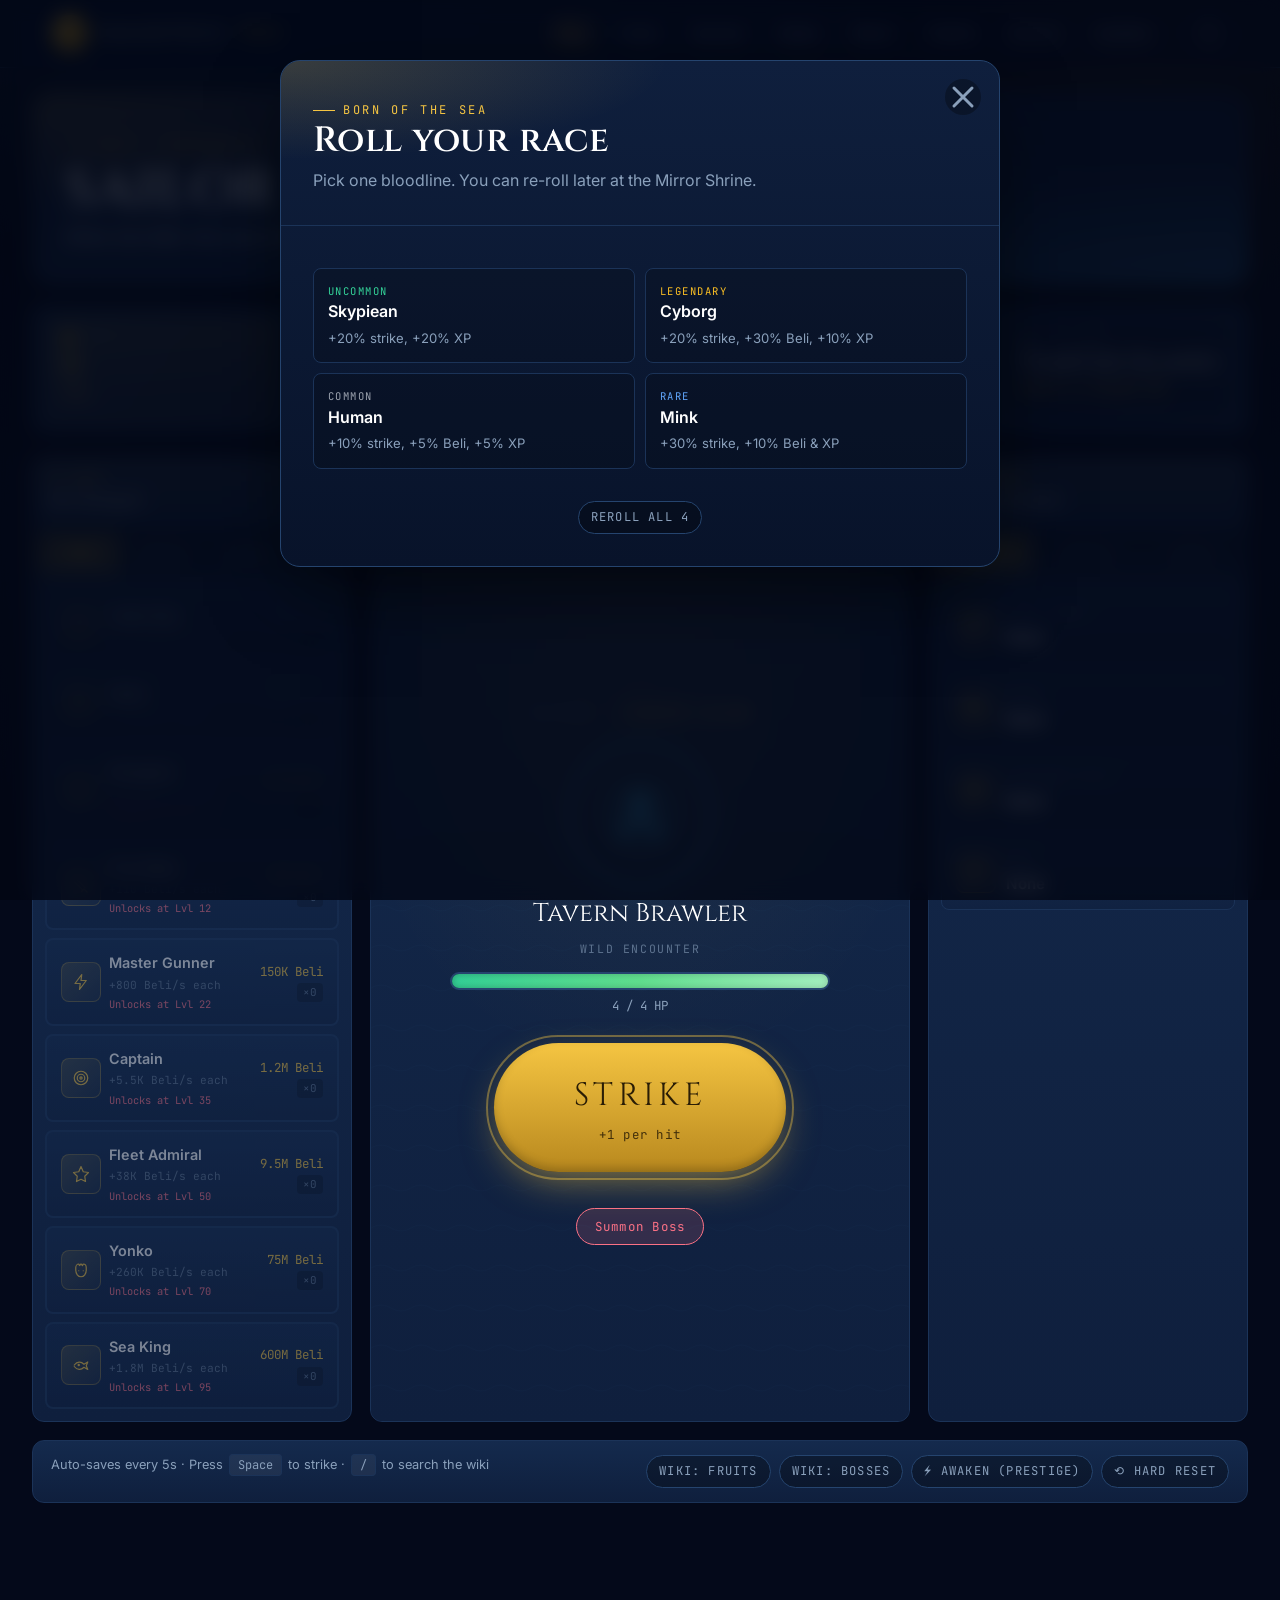
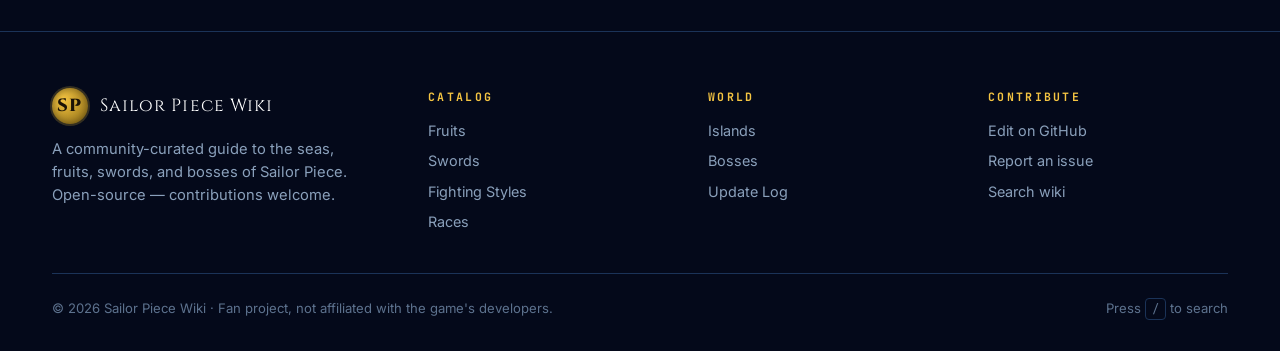
==== commit 25ef05b4: "Visual polish: hero banner, panel headers, pulsing strike button, animated HP bar The game UI now ha" ====
--- a/index.html
+++ b/index.html
@@ -19,32 +19,43 @@
   <main class="game">
     <div class="container">
 
+      <!-- Game banner -->
+      <section class="game-hero">
+        <div class="game-hero-bg"></div>
+        <div class="game-hero-content">
+          <span class="eyebrow">Idle / Incremental · Fan Game</span>
+          <h1 class="game-title">SAILOR PIECE <span class="accent">IDLE</span></h1>
+          <p>Strike. Earn Beli. Hire crew. Eat fruits. Sail the seas. Defeat bosses.</p>
+        </div>
+      </section>
+
       <!-- Resource bar -->
       <section class="game-topbar">
         <div class="resource beli">
-          <span class="label">Beli</span>
+          <span class="label">💰 Beli</span>
           <span class="value" id="ui-beli">0</span>
           <span class="rate" id="ui-bps">+0/s</span>
         </div>
         <div class="resource">
-          <span class="label">Lvl <span id="ui-level">1</span></span>
+          <span class="label">⭐ Level <span id="ui-level">1</span></span>
+          <span class="value" id="ui-level-big">Lvl 1</span>
           <div class="xp-bar"><div class="xp-fill" id="ui-xp-fill"></div></div>
-          <span class="rate" id="ui-xp">0 / 20</span>
+          <span class="rate" id="ui-xp">0 / 20 XP</span>
         </div>
         <div class="resource">
-          <span class="label">Strike Power</span>
+          <span class="label">⚔ Strike Power</span>
           <span class="value" id="ui-power">1</span>
           <span class="rate">per click · Space to hit</span>
         </div>
         <div class="resource">
-          <span class="label">Race</span>
+          <span class="label">🧬 Race</span>
           <span class="value" id="ui-race">—</span>
           <button class="link-btn" id="reroll-race">reroll</button>
         </div>
         <div class="resource">
-          <span class="label">Sailing</span>
+          <span class="label">⚓ Sailing</span>
           <span class="value" id="ui-island">—</span>
-          <span class="rate">change in Islands tab</span>
+          <span class="rate">switch in Islands tab</span>
         </div>
       </section>
 
@@ -53,6 +64,10 @@
 
         <!-- LEFT: shop -->
         <aside class="game-shop">
+          <div class="panel-header">
+            <span class="panel-eyebrow">⚒ Shop</span>
+            <span class="panel-title">Buy &amp; Equip</span>
+          </div>
           <div class="tabs" id="shop-tabs">
             <button class="tab active" data-tab="crew">Crew</button>
             <button class="tab" data-tab="fruits">Fruits</button>
@@ -70,10 +85,22 @@
         </aside>
 
         <!-- CENTER: arena -->
-        <div class="game-arena" id="arena"></div>
+        <section class="game-arena-wrap">
+          <div class="panel-header center">
+            <span class="panel-eyebrow">⚔ Combat</span>
+            <span class="panel-title">Strike to earn Beli</span>
+          </div>
+          <div class="game-arena" id="arena">
+            <div class="loading-spinner">Loading the seas...</div>
+          </div>
+        </section>
 
         <!-- RIGHT: info -->
         <aside class="game-info">
+          <div class="panel-header">
+            <span class="panel-eyebrow">📜 Loadout</span>
+            <span class="panel-title">Your Captain</span>
+          </div>
           <div class="tabs" id="info-tabs">
             <button class="tab active" data-tab="equip">Equipped</button>
             <button class="tab" data-tab="quests">Quests</button>
@@ -90,18 +117,33 @@
 
       <!-- Controls -->
       <section class="game-bottombar">
-        <span>Auto-saves every 5s · Press <kbd style="font-family:var(--font-mono);padding:1px 6px;border-radius:4px;background:rgba(255,255,255,0.06);border:1px solid var(--border-soft)">Space</kbd> to strike · <kbd style="font-family:var(--font-mono);padding:1px 6px;border-radius:4px;background:rgba(255,255,255,0.06);border:1px solid var(--border-soft)">/</kbd> to search the wiki</span>
+        <span>Auto-saves every 5s · Press <kbd>Space</kbd> to strike · <kbd>/</kbd> to search the wiki</span>
         <div class="actions">
           <a class="btn-sm" href="fruits.html">Wiki: Fruits</a>
           <a class="btn-sm" href="bosses.html">Wiki: Bosses</a>
-          <button class="btn-sm prestige" id="prestige-btn">Awaken (prestige)</button>
-          <button class="btn-sm danger" id="reset-btn">Hard reset</button>
+          <button class="btn-sm prestige" id="prestige-btn">⚡ Awaken (prestige)</button>
+          <button class="btn-sm danger" id="reset-btn">⟲ Hard reset</button>
         </div>
       </section>
+
+      <!-- Error catcher -->
+      <div id="boot-error" style="display:none"></div>
 
     </div>
   </main>
 
+  <script>
+    // Surface any boot error as visible text instead of a silent blank UI
+    window.addEventListener('error', e => {
+      const box = document.getElementById('boot-error');
+      if (box) {
+        box.style.display = 'block';
+        box.style.cssText = 'display:block;margin:24px auto;max-width:600px;padding:16px;background:rgba(251,113,133,0.1);border:1px solid #fb7185;border-radius:8px;color:#fda4af;font-family:monospace;font-size:13px';
+        box.textContent = 'Game failed to load: ' + (e.message || e.error?.message || 'unknown error') + ' (' + (e.filename || '') + ':' + (e.lineno || '?') + ')';
+      }
+    });
+  </script>
+
   <script type="module" src="assets/js/game.js"></script>
 </body>
 </html>
--- a/assets/css/styles.css
+++ b/assets/css/styles.css
@@ -1269,3 +1269,312 @@
   .strike-btn { padding: 18px 36px; font-size: 1.3rem; }
   .mob-name { font-size: 1.3rem; }
 }
+
+
+
+/* =========================================================
+   GAME UI — Visual Polish (v2)
+   ========================================================= */
+
+.game-hero {
+  position: relative;
+  padding: 36px 32px;
+  margin-bottom: 18px;
+  border-radius: var(--radius-lg);
+  overflow: hidden;
+  border: 1px solid var(--border);
+  background:
+    radial-gradient(60% 100% at 0% 0%, rgba(245, 197, 66, 0.18), transparent 60%),
+    radial-gradient(60% 100% at 100% 100%, rgba(56, 189, 248, 0.18), transparent 60%),
+    linear-gradient(180deg, var(--bg-elevated) 0%, var(--bg-card) 100%);
+  box-shadow: 0 20px 60px -20px rgba(0, 0, 0, 0.5);
+}
+.game-hero::after {
+  content: "";
+  position: absolute;
+  inset: 0;
+  pointer-events: none;
+  background-image: url("data:image/svg+xml;utf8,<svg xmlns='http://www.w3.org/2000/svg' width='60' height='60'><path d='M0 30 Q15 22 30 30 T60 30' fill='none' stroke='rgba(245,197,66,0.06)' stroke-width='1.5'/></svg>");
+  opacity: 0.7;
+}
+.game-hero-content { position: relative; z-index: 1; }
+.game-title {
+  font-family: var(--font-display);
+  font-size: clamp(2rem, 5vw, 3.4rem);
+  line-height: 1;
+  margin: 8px 0 4px;
+  background: linear-gradient(180deg, #ffffff 0%, #c8d6ee 100%);
+  -webkit-background-clip: text;
+  background-clip: text;
+  -webkit-text-fill-color: transparent;
+  letter-spacing: 0.02em;
+}
+.game-title .accent {
+  background: linear-gradient(180deg, var(--gold) 0%, #b8881e 100%);
+  -webkit-background-clip: text;
+  background-clip: text;
+  -webkit-text-fill-color: transparent;
+  font-style: italic;
+}
+.game-hero p {
+  margin-top: 6px;
+  color: #b8c8df;
+  font-size: 1rem;
+  max-width: 60ch;
+}
+
+/* Panel headers above each game section */
+.panel-header {
+  padding: 14px 16px;
+  border-bottom: 1px solid var(--border-soft);
+  background: linear-gradient(180deg, rgba(245, 197, 66, 0.06) 0%, transparent 100%);
+  display: flex;
+  flex-direction: column;
+  gap: 2px;
+  flex-shrink: 0;
+}
+.panel-header.center { text-align: center; align-items: center; }
+.panel-eyebrow {
+  font-family: var(--font-mono);
+  font-size: 0.66rem;
+  letter-spacing: 0.22em;
+  text-transform: uppercase;
+  color: var(--gold);
+}
+.panel-title {
+  font-family: var(--font-display);
+  color: #fff;
+  font-size: 1rem;
+}
+
+/* Wrap arena in a panel so it matches the side aside elements */
+.game-arena-wrap {
+  background: linear-gradient(180deg, var(--bg-card) 0%, var(--bg-elevated) 100%);
+  border: 1px solid var(--border-soft);
+  border-radius: var(--radius);
+  display: flex;
+  flex-direction: column;
+  overflow: hidden;
+  min-height: 600px;
+}
+.game-arena-wrap > .game-arena {
+  border-radius: 0;
+  border: 0;
+  flex: 1;
+  min-height: 0;
+}
+
+/* Make resource cards look like cards, not just text rows */
+.game-topbar {
+  background: linear-gradient(135deg, var(--bg-card) 0%, var(--bg-elevated) 50%, var(--bg-card) 100%);
+  position: relative;
+  overflow: hidden;
+}
+.game-topbar::before {
+  content: "";
+  position: absolute;
+  inset: 0;
+  background: radial-gradient(40% 80% at 50% 0%, rgba(245, 197, 66, 0.12), transparent 70%);
+  pointer-events: none;
+}
+.resource {
+  position: relative;
+  z-index: 1;
+  background: rgba(0, 0, 0, 0.18);
+  border-radius: var(--radius-sm);
+  border: 1px solid var(--border-soft);
+  border-right: 1px solid var(--border-soft);
+}
+.resource:last-child { border-right: 1px solid var(--border-soft); }
+.resource .value { font-size: 1.6rem; }
+.resource.beli {
+  background: linear-gradient(180deg, rgba(245, 197, 66, 0.12) 0%, rgba(245, 197, 66, 0.04) 100%);
+  border-color: rgba(245, 197, 66, 0.4);
+}
+.resource.beli .value {
+  text-shadow: 0 0 18px rgba(245, 197, 66, 0.5);
+  font-size: 1.9rem;
+}
+
+/* Make the strike button truly massive and unmistakable */
+.strike-btn {
+  font-size: 2rem !important;
+  padding: 28px 80px !important;
+  letter-spacing: 0.14em !important;
+  animation: pulseGlow 2.4s ease-in-out infinite;
+  position: relative;
+}
+.strike-btn::after {
+  content: "";
+  position: absolute;
+  inset: -8px;
+  border-radius: 999px;
+  border: 2px solid rgba(245, 197, 66, 0.4);
+  animation: pulseRing 1.8s ease-out infinite;
+  pointer-events: none;
+}
+@keyframes pulseGlow {
+  0%, 100% { box-shadow: 0 14px 40px -10px rgba(245, 197, 66, 0.6), inset 0 -4px 10px rgba(0, 0, 0, 0.2); }
+  50%      { box-shadow: 0 22px 60px -8px rgba(245, 197, 66, 0.85), inset 0 -4px 10px rgba(0, 0, 0, 0.2); }
+}
+@keyframes pulseRing {
+  0%   { transform: scale(0.95); opacity: 0.8; }
+  80%  { transform: scale(1.15); opacity: 0; }
+  100% { opacity: 0; }
+}
+.strike-btn:active { animation: none; }
+
+/* Mob portrait emphasis */
+.mob-portrait {
+  width: 130px !important;
+  height: 130px !important;
+  border-width: 3px !important;
+  box-shadow: 0 0 30px rgba(56, 189, 248, 0.3), inset 0 0 20px rgba(0, 0, 0, 0.4);
+}
+.mob-portrait.boss {
+  box-shadow: 0 0 40px rgba(251, 113, 133, 0.5), inset 0 0 20px rgba(0, 0, 0, 0.4);
+  animation: bossPulse 1.5s ease-in-out infinite;
+}
+@keyframes bossPulse {
+  0%, 100% { transform: scale(1); }
+  50%      { transform: scale(1.05); }
+}
+
+/* Mob HP bar — taller and more visible */
+.mob-hp {
+  height: 18px !important;
+  border: 2px solid var(--border) !important;
+}
+.mob-hp-fill {
+  background: linear-gradient(90deg, #34d399, #4ade80, #86efac) !important;
+  box-shadow: inset 0 0 8px rgba(0, 0, 0, 0.3);
+  position: relative;
+}
+.mob-hp-fill::after {
+  content: "";
+  position: absolute;
+  inset: 0;
+  background: linear-gradient(90deg, transparent 0%, rgba(255, 255, 255, 0.25) 50%, transparent 100%);
+  background-size: 200% 100%;
+  animation: hpShine 2s linear infinite;
+}
+@keyframes hpShine {
+  from { background-position: 200% 0; }
+  to { background-position: -200% 0; }
+}
+.mob-hp-fill.boss { background: linear-gradient(90deg, #f43f5e, #fb7185, #fda4af) !important; }
+
+/* Shop items: more clearly button-like */
+.shop-item {
+  border-width: 2px !important;
+  background: linear-gradient(180deg, rgba(20, 42, 77, 0.8) 0%, rgba(15, 31, 61, 0.8) 100%) !important;
+  padding: 12px 14px !important;
+  transition: transform 0.12s, background 0.12s, border-color 0.12s, box-shadow 0.12s !important;
+}
+.shop-item:hover:not(:disabled):not(.locked) {
+  transform: translateX(2px);
+  border-color: var(--gold) !important;
+  box-shadow: 0 0 0 1px rgba(245, 197, 66, 0.2), 0 4px 12px -4px rgba(0, 0, 0, 0.4);
+}
+.shop-item.equipped {
+  background: linear-gradient(180deg, rgba(245, 197, 66, 0.15) 0%, rgba(245, 197, 66, 0.05) 100%) !important;
+  border-color: var(--gold) !important;
+  box-shadow: 0 0 0 2px rgba(245, 197, 66, 0.3) !important;
+}
+.shop-icon {
+  width: 40px !important;
+  height: 40px !important;
+  background: linear-gradient(135deg, rgba(245, 197, 66, 0.18), rgba(245, 197, 66, 0.04)) !important;
+  border-color: rgba(245, 197, 66, 0.3) !important;
+}
+
+/* Tabs: more visible active state */
+.tabs {
+  background: linear-gradient(180deg, rgba(0, 0, 0, 0.3), rgba(0, 0, 0, 0.15)) !important;
+  padding: 4px;
+  gap: 2px;
+}
+.tab {
+  border-radius: 6px;
+  border: 0 !important;
+  margin: 2px;
+  padding: 10px 6px !important;
+}
+.tab.active {
+  background: rgba(245, 197, 66, 0.18) !important;
+  border-bottom: 0 !important;
+  color: var(--gold) !important;
+  box-shadow: inset 0 0 0 1px rgba(245, 197, 66, 0.4);
+}
+
+/* Bottom bar */
+.game-bottombar {
+  background: linear-gradient(180deg, var(--bg-card) 0%, var(--bg-elevated) 100%) !important;
+  border-radius: var(--radius);
+  padding: 14px 18px !important;
+}
+.game-bottombar kbd {
+  font-family: var(--font-mono);
+  padding: 2px 8px;
+  border-radius: 4px;
+  background: rgba(255, 255, 255, 0.06);
+  border: 1px solid var(--border-soft);
+  font-size: 0.75rem;
+  margin: 0 2px;
+}
+.btn-sm {
+  background: rgba(0, 0, 0, 0.3);
+}
+
+/* Loading state */
+.loading-spinner {
+  text-align: center;
+  padding: 80px 24px;
+  color: var(--text-dim);
+  font-family: var(--font-mono);
+  font-size: 0.85rem;
+  letter-spacing: 0.1em;
+  text-transform: uppercase;
+}
+.loading-spinner::before {
+  content: "⚓";
+  display: block;
+  font-size: 2rem;
+  margin-bottom: 12px;
+  animation: bobbing 1.5s ease-in-out infinite;
+}
+@keyframes bobbing {
+  0%, 100% { transform: translateY(0); }
+  50%      { transform: translateY(-8px); }
+}
+
+/* Boss banner */
+.boss-banner {
+  background: linear-gradient(180deg, rgba(251, 113, 133, 0.18), rgba(251, 113, 133, 0.04)) !important;
+  border: 2px solid var(--coral) !important;
+  box-shadow: 0 0 24px -6px rgba(251, 113, 133, 0.5);
+  animation: bossBannerPulse 1.5s ease-in-out infinite;
+}
+@keyframes bossBannerPulse {
+  0%, 100% { box-shadow: 0 0 24px -6px rgba(251, 113, 133, 0.5); }
+  50%      { box-shadow: 0 0 40px -2px rgba(251, 113, 133, 0.8); }
+}
+
+/* Equipped slots */
+.equip-card {
+  padding: 14px !important;
+  background: linear-gradient(180deg, rgba(20, 42, 77, 0.8), rgba(15, 31, 61, 0.5)) !important;
+  border-width: 1px !important;
+}
+
+@media (max-width: 1100px) {
+  .game-arena-wrap { min-height: 0; }
+  .game-board { gap: 14px; }
+}
+@media (max-width: 700px) {
+  .resource .value { font-size: 1.3rem; }
+  .resource.beli .value { font-size: 1.5rem; }
+  .strike-btn { font-size: 1.4rem !important; padding: 20px 40px !important; }
+  .mob-portrait { width: 100px !important; height: 100px !important; }
+  .game-title { font-size: 2rem !important; }
+}
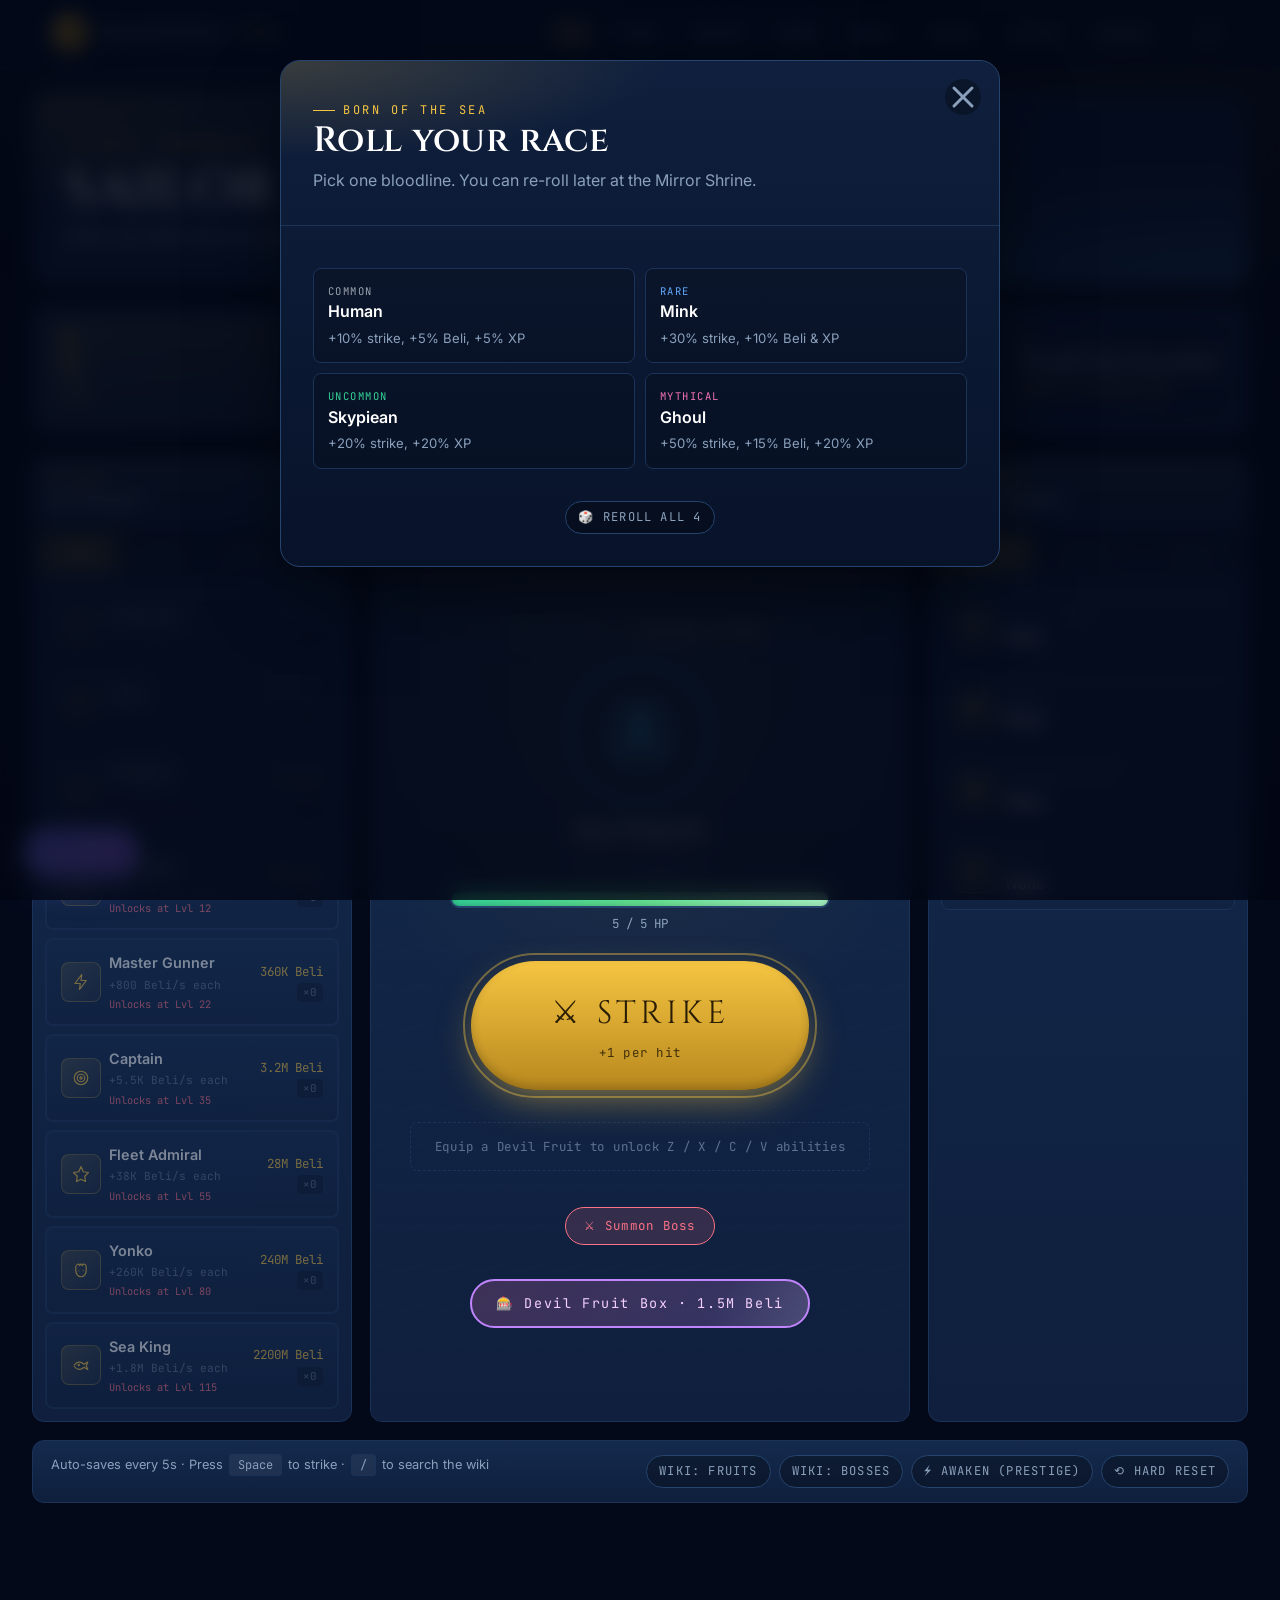
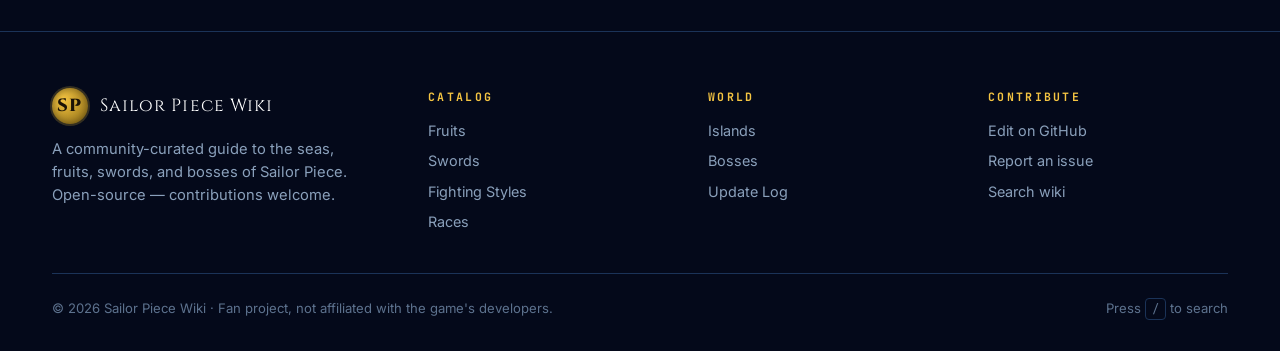
==== commit 8d0718c1: "Beli bug fixes, harder difficulty, abilities, gacha, admin panel, 8 new fruits Beli fixes - Reputati" ====
--- a/index.html
+++ b/index.html
@@ -58,6 +58,12 @@
           <span class="rate">switch in Islands tab</span>
         </div>
       </section>
+
+      <!-- Floating admin button -->
+      <button class="admin-fab" id="admin-btn" title="Admin Panel (~ key)" aria-label="Open admin panel">
+        <svg viewBox="0 0 24 24" fill="none" stroke="currentColor" stroke-width="2" stroke-linecap="round" stroke-linejoin="round"><path d="M14.7 6.3a4 4 0 0 0 5 5l-9.4 9.4a2.83 2.83 0 1 1-4-4z"/></svg>
+        <span>Admin</span>
+      </button>
 
       <!-- Game board -->
       <section class="game-board">
--- a/assets/css/styles.css
+++ b/assets/css/styles.css
@@ -1578,3 +1578,399 @@
   .mob-portrait { width: 100px !important; height: 100px !important; }
   .game-title { font-size: 2rem !important; }
 }
+
+
+
+/* =========================================================
+   GAME UI v3 — Abilities, Gacha, Admin, Elites
+   ========================================================= */
+
+/* Ability bar (Z X C V) */
+.ability-bar {
+  display: grid;
+  grid-template-columns: repeat(4, 1fr);
+  gap: 8px;
+  width: 100%;
+  max-width: 460px;
+  margin-top: 4px;
+}
+.ability-empty {
+  grid-column: 1 / -1;
+  text-align: center;
+  padding: 14px;
+  border: 1px dashed var(--border-soft);
+  border-radius: var(--radius-sm);
+  color: var(--text-dim);
+  font-size: 0.78rem;
+  font-family: var(--font-mono);
+  letter-spacing: 0.06em;
+}
+.ability-slot {
+  position: relative;
+  display: flex;
+  flex-direction: column;
+  align-items: center;
+  gap: 4px;
+  padding: 10px 6px;
+  background: linear-gradient(180deg, rgba(20, 42, 77, 0.9), rgba(15, 31, 61, 0.9));
+  border: 2px solid var(--border-soft);
+  border-radius: 10px;
+  color: #fff;
+  cursor: pointer;
+  overflow: hidden;
+  transition: transform 0.1s, border-color 0.15s, box-shadow 0.15s;
+  min-height: 80px;
+}
+.ability-slot.empty {
+  cursor: default;
+  opacity: 0.4;
+}
+.ability-slot.ready {
+  border-color: var(--gold);
+  box-shadow: 0 0 14px -4px rgba(245, 197, 66, 0.45);
+}
+.ability-slot.ready:hover {
+  transform: translateY(-2px);
+  box-shadow: 0 0 22px -2px rgba(245, 197, 66, 0.7);
+  background: linear-gradient(180deg, rgba(245, 197, 66, 0.18), rgba(15, 31, 61, 0.9));
+}
+.ability-slot.cooling {
+  cursor: not-allowed;
+  border-color: var(--border-soft);
+}
+.ability-key {
+  font-family: var(--font-display);
+  font-size: 1.1rem;
+  font-weight: 700;
+  color: var(--gold);
+  width: 24px; height: 24px;
+  display: grid; place-items: center;
+  border-radius: 4px;
+  background: rgba(245, 197, 66, 0.15);
+  border: 1px solid rgba(245, 197, 66, 0.4);
+}
+.ability-name {
+  font-size: 0.74rem;
+  font-weight: 600;
+  color: #fff;
+  text-align: center;
+  line-height: 1.2;
+}
+.ability-mult {
+  font-family: var(--font-mono);
+  font-size: 0.65rem;
+  color: var(--text-dim);
+  letter-spacing: 0.06em;
+}
+.ability-cd-overlay {
+  position: absolute;
+  inset: 0;
+  background: rgba(2, 6, 18, 0.7);
+  pointer-events: none;
+  clip-path: inset(0 0 calc(100% - var(--pct, 100%)) 0);
+}
+.ability-cd-text {
+  position: absolute;
+  inset: 0;
+  display: grid;
+  place-items: center;
+  font-family: var(--font-display);
+  font-size: 1.1rem;
+  color: #fff;
+  text-shadow: 0 0 6px rgba(0,0,0,0.8);
+  pointer-events: none;
+}
+
+/* Gacha button */
+.gacha-btn {
+  margin-top: 6px;
+  padding: 12px 24px;
+  border-radius: 999px;
+  font-family: var(--font-mono);
+  font-size: 0.84rem;
+  letter-spacing: 0.12em;
+  background: linear-gradient(135deg, rgba(244, 114, 182, 0.2), rgba(192, 132, 252, 0.2));
+  border: 2px solid #c084fc;
+  color: #f5d0fe;
+  cursor: pointer;
+  transition: all 0.15s;
+  position: relative;
+  overflow: hidden;
+}
+.gacha-btn::before {
+  content: "";
+  position: absolute;
+  inset: 0;
+  background: linear-gradient(120deg, transparent 30%, rgba(255,255,255,0.2) 50%, transparent 70%);
+  background-size: 250% 100%;
+  animation: gachaShine 3s linear infinite;
+  pointer-events: none;
+}
+@keyframes gachaShine {
+  from { background-position: 250% 0; }
+  to   { background-position: -250% 0; }
+}
+.gacha-btn:hover {
+  background: linear-gradient(135deg, rgba(244, 114, 182, 0.35), rgba(192, 132, 252, 0.35));
+  box-shadow: 0 0 22px -4px rgba(192, 132, 252, 0.6);
+  transform: translateY(-1px);
+}
+.gacha-btn:active { transform: scale(0.97); }
+
+/* Elite mob portrait */
+.mob-portrait.elite {
+  border-color: var(--gold) !important;
+  color: var(--gold) !important;
+  background: radial-gradient(circle, rgba(245, 197, 66, 0.25) 0%, transparent 70%) !important;
+  box-shadow: 0 0 30px rgba(245, 197, 66, 0.5), inset 0 0 20px rgba(0, 0, 0, 0.4);
+  animation: elitePulse 2s ease-in-out infinite;
+}
+@keyframes elitePulse {
+  0%, 100% { box-shadow: 0 0 30px rgba(245, 197, 66, 0.5), inset 0 0 20px rgba(0, 0, 0, 0.4); }
+  50%      { box-shadow: 0 0 50px rgba(245, 197, 66, 0.8), inset 0 0 20px rgba(0, 0, 0, 0.4); }
+}
+
+/* God mode visual cue (subtle border on the body) */
+body.godmode::before {
+  background:
+    radial-gradient(1200px 600px at 20% -10%, rgba(245, 197, 66, 0.3), transparent 60%),
+    radial-gradient(900px 500px at 90% 10%, rgba(245, 197, 66, 0.2), transparent 60%),
+    linear-gradient(180deg, #04091a 0%, #0a0d22 60%, #04091a 100%) !important;
+}
+
+/* ===== Admin floating button ===== */
+.admin-fab {
+  position: fixed;
+  bottom: 24px;
+  left: 24px;
+  z-index: 70;
+  display: flex;
+  align-items: center;
+  gap: 8px;
+  padding: 12px 18px;
+  border-radius: 999px;
+  font-family: var(--font-mono);
+  font-size: 0.78rem;
+  letter-spacing: 0.18em;
+  text-transform: uppercase;
+  color: #fff;
+  background: linear-gradient(135deg, #6366f1 0%, #8b5cf6 100%);
+  border: 2px solid #a5b4fc;
+  box-shadow: 0 12px 36px -10px rgba(99, 102, 241, 0.6);
+  cursor: pointer;
+  transition: transform 0.15s, box-shadow 0.15s;
+  animation: adminFloat 4s ease-in-out infinite;
+}
+.admin-fab svg { width: 20px; height: 20px; }
+.admin-fab:hover {
+  transform: translateY(-2px) scale(1.04);
+  box-shadow: 0 18px 50px -8px rgba(139, 92, 246, 0.8);
+}
+@keyframes adminFloat {
+  0%, 100% { transform: translateY(0); }
+  50%      { transform: translateY(-4px); }
+}
+
+/* ===== Admin Modal ===== */
+.admin-modal {
+  display: flex;
+  flex-direction: column;
+  max-height: 85vh;
+}
+.modal-backdrop:has(.admin-modal) .modal,
+.modal:has(.admin-modal) {
+  max-width: 880px;
+}
+.admin-modal .admin-head {
+  position: relative;
+  padding: 28px 32px 24px;
+  background:
+    radial-gradient(80% 100% at 0% 0%, rgba(99, 102, 241, 0.25), transparent 60%),
+    radial-gradient(80% 100% at 100% 100%, rgba(139, 92, 246, 0.22), transparent 60%),
+    linear-gradient(180deg, var(--bg-elevated) 0%, var(--bg-base) 100%);
+  border-bottom: 1px solid var(--border-soft);
+}
+.admin-eyebrow {
+  font-family: var(--font-mono);
+  font-size: 0.68rem;
+  letter-spacing: 0.28em;
+  text-transform: uppercase;
+  color: #a5b4fc;
+}
+.admin-title {
+  font-family: var(--font-display);
+  font-size: 2rem;
+  margin: 4px 0 4px;
+  background: linear-gradient(180deg, #fff 0%, #c8d6ee 100%);
+  -webkit-background-clip: text;
+  background-clip: text;
+  -webkit-text-fill-color: transparent;
+}
+.admin-sub { color: var(--text-muted); font-size: 0.9rem; }
+.admin-tabs {
+  display: flex;
+  gap: 4px;
+  padding: 8px;
+  background: rgba(0, 0, 0, 0.3);
+  border-bottom: 1px solid var(--border-soft);
+  overflow-x: auto;
+  scrollbar-width: none;
+}
+.admin-tabs::-webkit-scrollbar { display: none; }
+.admin-tab {
+  padding: 10px 16px;
+  border-radius: 8px;
+  font-family: var(--font-mono);
+  font-size: 0.78rem;
+  letter-spacing: 0.12em;
+  color: var(--text-muted);
+  white-space: nowrap;
+  transition: all 0.12s;
+  cursor: pointer;
+}
+.admin-tab:hover { color: #fff; background: rgba(255, 255, 255, 0.04); }
+.admin-tab.active {
+  background: linear-gradient(135deg, rgba(99, 102, 241, 0.25), rgba(139, 92, 246, 0.25));
+  color: #c4b5fd;
+  border: 1px solid rgba(165, 180, 252, 0.4);
+  box-shadow: 0 0 0 1px rgba(165, 180, 252, 0.3) inset;
+}
+.admin-body {
+  padding: 20px 28px 28px;
+  overflow-y: auto;
+  display: flex;
+  flex-direction: column;
+  gap: 18px;
+}
+.admin-section {
+  background: linear-gradient(180deg, rgba(0, 0, 0, 0.25), rgba(0, 0, 0, 0.1));
+  border: 1px solid var(--border-soft);
+  border-radius: var(--radius);
+  padding: 16px 18px;
+}
+.admin-section-title {
+  font-family: var(--font-mono);
+  font-size: 0.74rem;
+  letter-spacing: 0.18em;
+  text-transform: uppercase;
+  color: #a5b4fc;
+  margin-bottom: 12px;
+}
+.admin-grid {
+  display: grid;
+  grid-template-columns: repeat(auto-fill, minmax(150px, 1fr));
+  gap: 8px;
+}
+.admin-row {
+  display: flex;
+  align-items: center;
+  gap: 10px;
+  flex-wrap: wrap;
+  margin-top: 12px;
+}
+.admin-row label {
+  font-family: var(--font-mono);
+  font-size: 0.72rem;
+  letter-spacing: 0.1em;
+  color: var(--text-dim);
+  text-transform: uppercase;
+}
+.admin-row input,
+.admin-row select,
+.admin-row textarea {
+  flex: 1;
+  min-width: 120px;
+  padding: 8px 12px;
+  border-radius: 6px;
+  background: rgba(0, 0, 0, 0.4);
+  border: 1px solid var(--border-soft);
+  color: var(--text);
+  font-family: var(--font-mono);
+  font-size: 0.85rem;
+  outline: none;
+}
+.admin-row textarea { width: 100%; flex-basis: 100%; resize: vertical; }
+.admin-row input:focus,
+.admin-row select:focus,
+.admin-row textarea:focus { border-color: #a5b4fc; }
+.admin-btn {
+  padding: 10px 12px;
+  background: rgba(255, 255, 255, 0.04);
+  border: 1px solid var(--border-soft);
+  border-radius: 8px;
+  color: var(--text);
+  font-family: var(--font-mono);
+  font-size: 0.78rem;
+  letter-spacing: 0.06em;
+  cursor: pointer;
+  transition: all 0.12s;
+  text-align: center;
+}
+.admin-btn:hover {
+  background: rgba(165, 180, 252, 0.14);
+  border-color: #a5b4fc;
+  color: #ddd6fe;
+  transform: translateY(-1px);
+}
+.admin-btn.primary {
+  background: linear-gradient(135deg, rgba(99, 102, 241, 0.3), rgba(139, 92, 246, 0.3));
+  border-color: #a5b4fc;
+  color: #fff;
+}
+.admin-btn.primary:hover {
+  background: linear-gradient(135deg, rgba(99, 102, 241, 0.5), rgba(139, 92, 246, 0.5));
+  box-shadow: 0 6px 20px -6px rgba(139, 92, 246, 0.6);
+}
+.admin-btn.danger {
+  border-color: rgba(251, 113, 133, 0.4);
+  color: #fda4af;
+}
+.admin-btn.danger:hover {
+  background: rgba(251, 113, 133, 0.18);
+  border-color: var(--coral);
+  color: #fff;
+}
+.admin-btn.on {
+  background: linear-gradient(135deg, rgba(52, 211, 153, 0.25), rgba(74, 222, 128, 0.25));
+  border-color: var(--r-uncommon);
+  color: #86efac;
+  box-shadow: 0 0 12px -4px rgba(52, 211, 153, 0.5);
+}
+.admin-state-view {
+  width: 100%;
+  background: rgba(0, 0, 0, 0.5) !important;
+  font-family: var(--font-mono);
+  font-size: 0.78rem;
+  color: #c8d6ee;
+  border: 1px solid var(--border-soft);
+  border-radius: 8px;
+  padding: 12px;
+  resize: vertical;
+}
+.admin-shortcuts {
+  list-style: none;
+  display: flex;
+  flex-direction: column;
+  gap: 6px;
+  font-size: 0.88rem;
+  color: var(--text-muted);
+}
+.admin-shortcuts kbd {
+  display: inline-block;
+  font-family: var(--font-mono);
+  font-size: 0.74rem;
+  padding: 2px 8px;
+  margin-right: 4px;
+  background: rgba(255, 255, 255, 0.06);
+  border: 1px solid var(--border-soft);
+  border-radius: 4px;
+  color: #fff;
+}
+
+@media (max-width: 700px) {
+  .admin-fab { bottom: 16px; left: 16px; padding: 10px 14px; }
+  .admin-fab span { display: none; }
+  .admin-grid { grid-template-columns: repeat(2, 1fr); }
+  .ability-bar { max-width: 100%; }
+  .ability-name { font-size: 0.66rem; }
+}
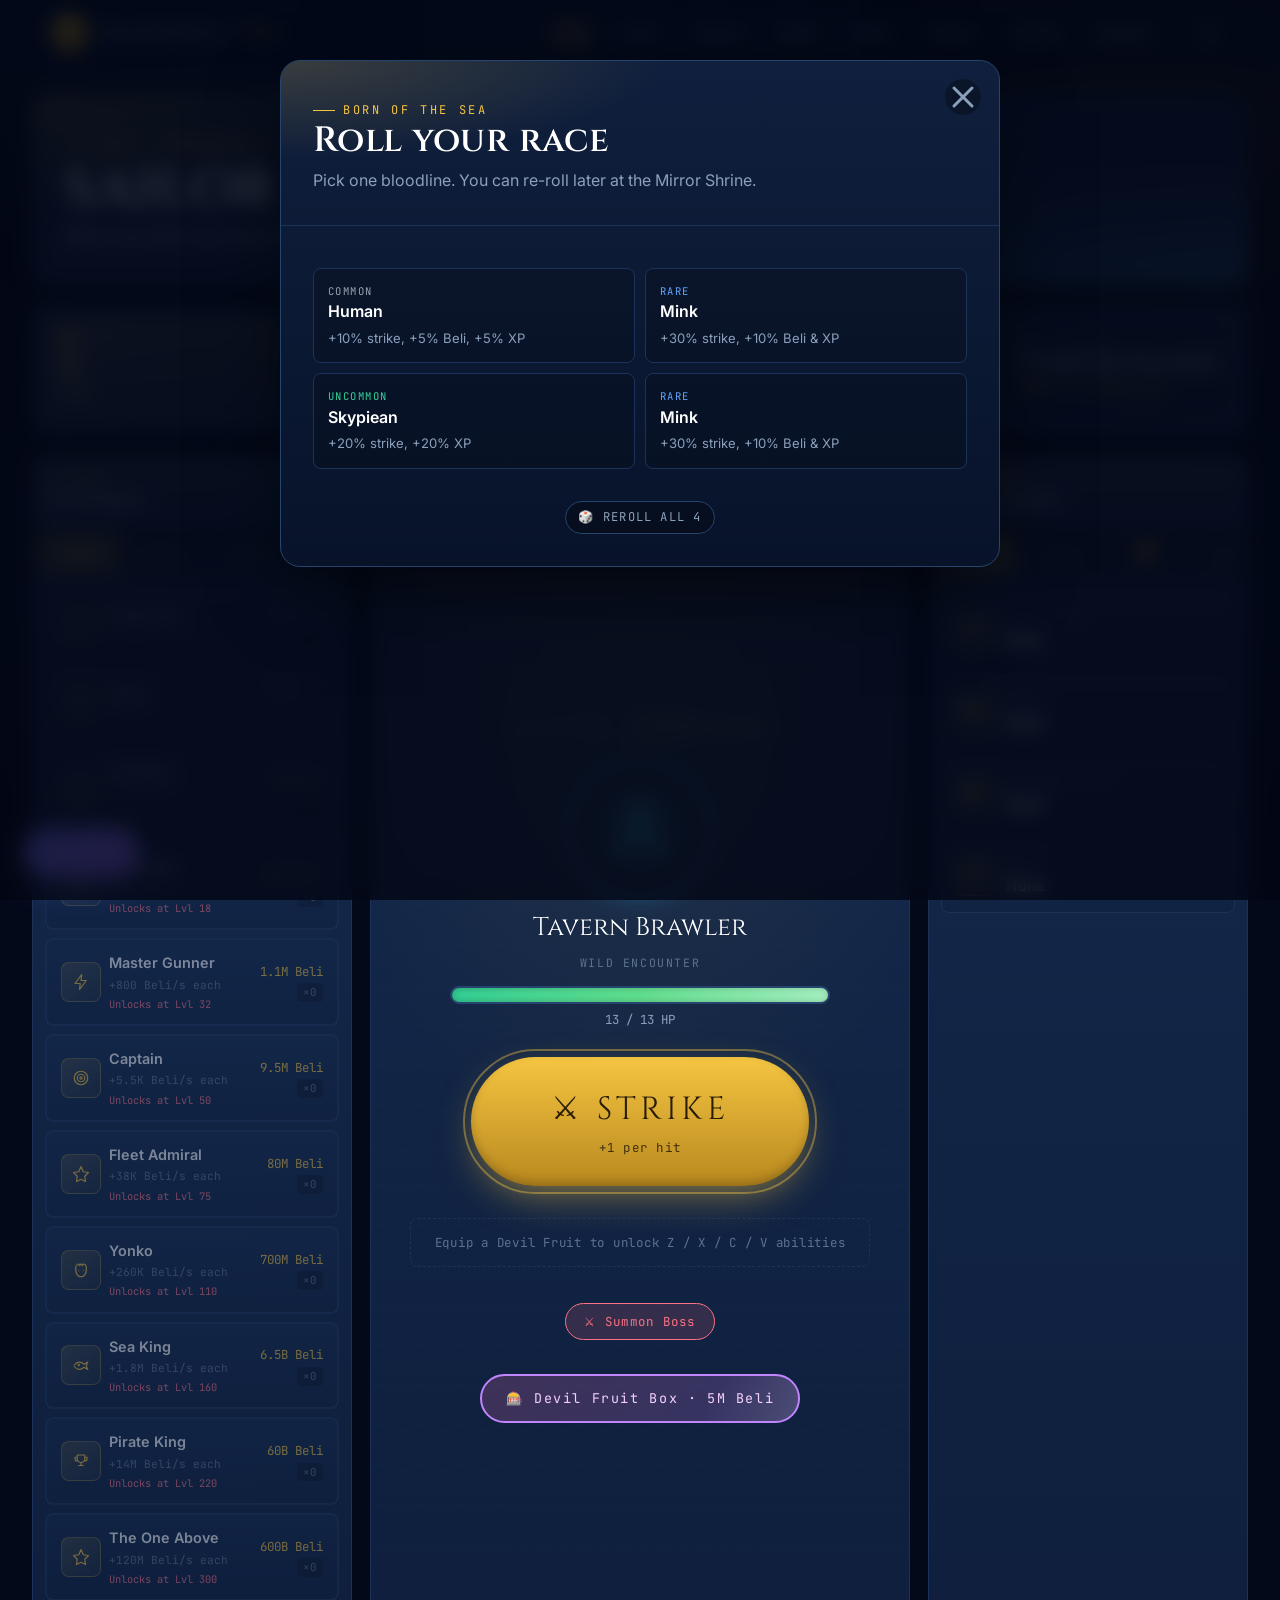
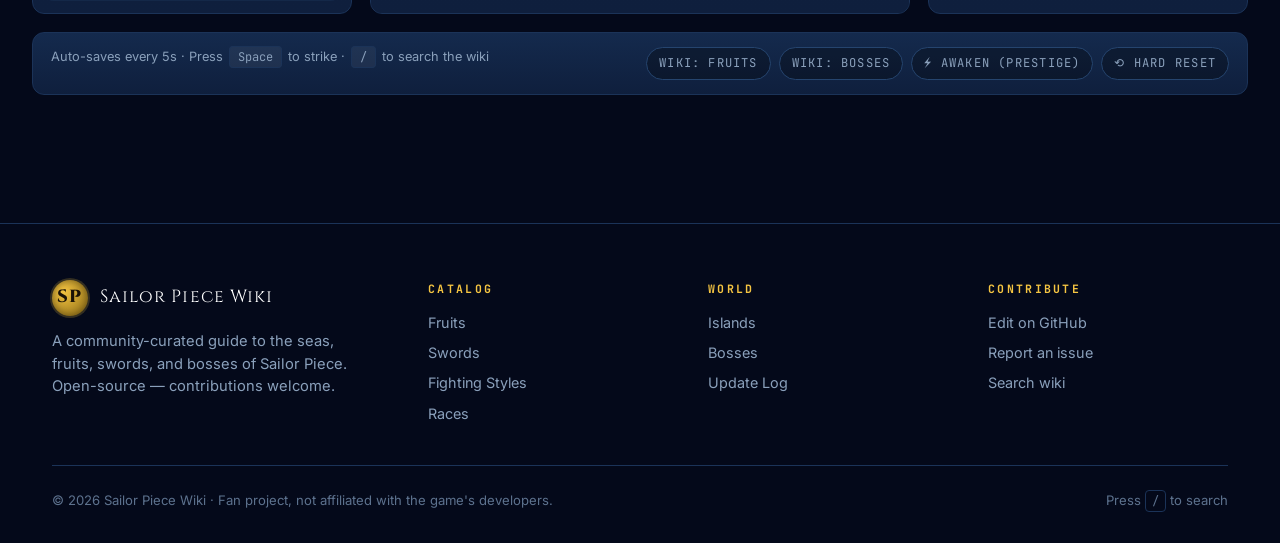
==== commit d0cf5ebe: "100x harder, achievements, random events, divine rarity, ALMIGHT axe, bug fixes ALMIGHT 7 HANDED AXE" ====
--- a/index.html
+++ b/index.html
@@ -110,11 +110,13 @@
           <div class="tabs" id="info-tabs">
             <button class="tab active" data-tab="equip">Equipped</button>
             <button class="tab" data-tab="quests">Quests</button>
+            <button class="tab" data-tab="achievements">🏆</button>
             <button class="tab" data-tab="stats">Stats</button>
           </div>
           <div class="tab-panes" id="info-panes">
             <div class="tab-pane active" id="pane-equip"></div>
             <div class="tab-pane" id="pane-quests"></div>
+            <div class="tab-pane" id="pane-achievements"></div>
             <div class="tab-pane" id="pane-stats"></div>
           </div>
         </aside>
--- a/assets/css/styles.css
+++ b/assets/css/styles.css
@@ -30,6 +30,7 @@
   --r-legendary: #fbbf24;
   --r-mythical: #f472b6;
   --r-event: #c084fc;
+  --r-divine: #fde047;
 
   /* Spacing */
   --radius: 12px;
@@ -410,6 +411,7 @@
 .badge-rarity[data-rarity="Legendary"] { color: var(--r-legendary); }
 .badge-rarity[data-rarity="Mythical"]  { color: var(--r-mythical); }
 .badge-rarity[data-rarity="Event"]     { color: var(--r-event); }
+.badge-rarity[data-rarity="Divine"]    { color: var(--r-divine); }
 .badge-type { color: var(--cyan); }
 .badge-tier { color: var(--gold); }
 
@@ -1974,3 +1976,43 @@
   .ability-bar { max-width: 100%; }
   .ability-name { font-size: 0.66rem; }
 }
+
+
+
+/* =========================================================
+   v3 — Divine rarity, achievements, axe, events
+   ========================================================= */
+
+.shop-item.divine {
+  border-color: var(--r-divine) !important;
+  background: linear-gradient(180deg, rgba(253, 224, 71, 0.18), rgba(253, 224, 71, 0.04)) !important;
+  box-shadow: 0 0 0 1px rgba(253, 224, 71, 0.3), 0 0 22px -4px rgba(253, 224, 71, 0.4) !important;
+  animation: divinePulse 2.4s ease-in-out infinite;
+}
+@keyframes divinePulse {
+  0%, 100% { box-shadow: 0 0 0 1px rgba(253, 224, 71, 0.3), 0 0 22px -4px rgba(253, 224, 71, 0.4); }
+  50%      { box-shadow: 0 0 0 1px rgba(253, 224, 71, 0.6), 0 0 36px -2px rgba(253, 224, 71, 0.7); }
+}
+.shop-item.divine .name {
+  background: linear-gradient(90deg, #fde047 0%, #fff 50%, #fde047 100%);
+  -webkit-background-clip: text;
+  background-clip: text;
+  -webkit-text-fill-color: transparent;
+  font-weight: 700;
+  letter-spacing: 0.02em;
+}
+.shop-item.divine .shop-icon {
+  background: linear-gradient(135deg, rgba(253, 224, 71, 0.5), rgba(253, 224, 71, 0.1)) !important;
+  border-color: rgba(253, 224, 71, 0.6) !important;
+}
+
+/* Achievements tab badge */
+.tab[data-tab="achievements"] {
+  font-size: 1rem !important;
+  padding: 8px 4px !important;
+}
+
+/* Toast variant for events */
+.toast.success { box-shadow: 0 10px 30px -10px rgba(52, 211, 153, 0.4); }
+
+/* Mob portrait (gold mob) — uses Elite styling automatically when isElite */
